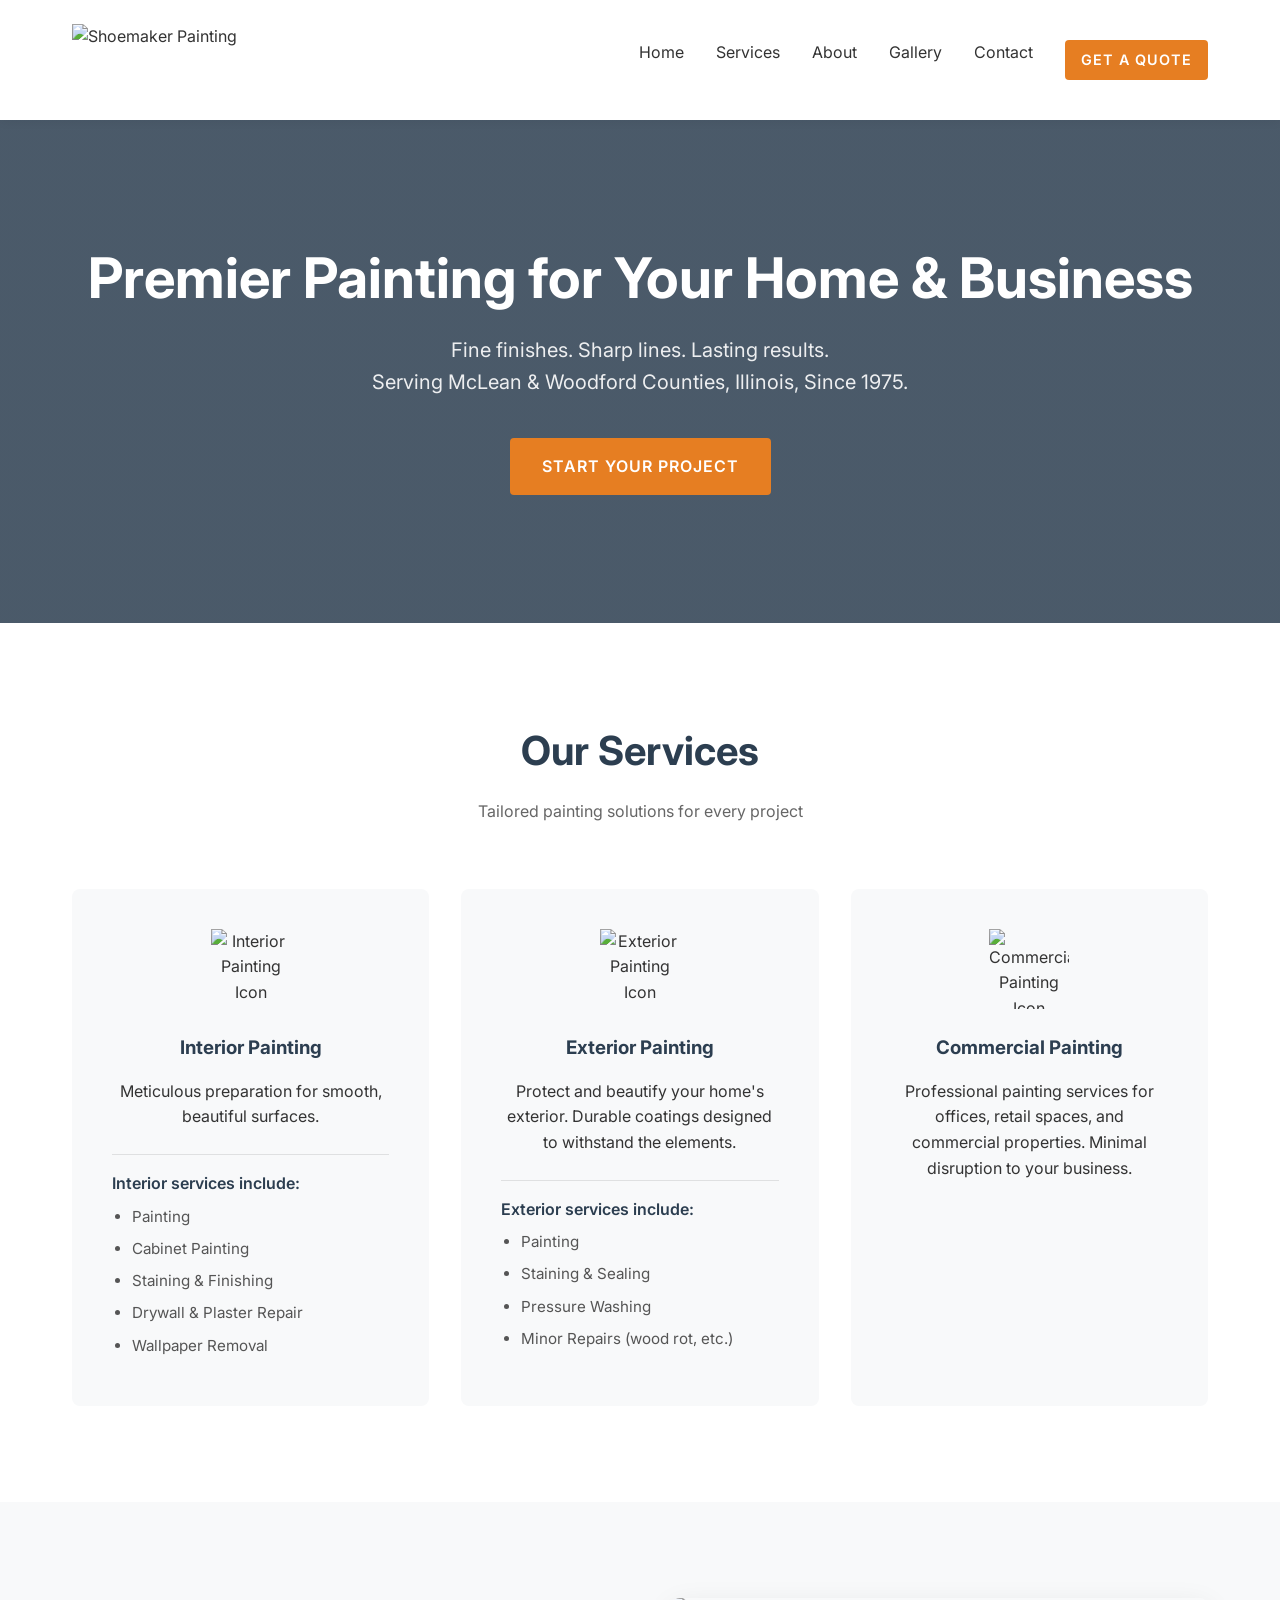
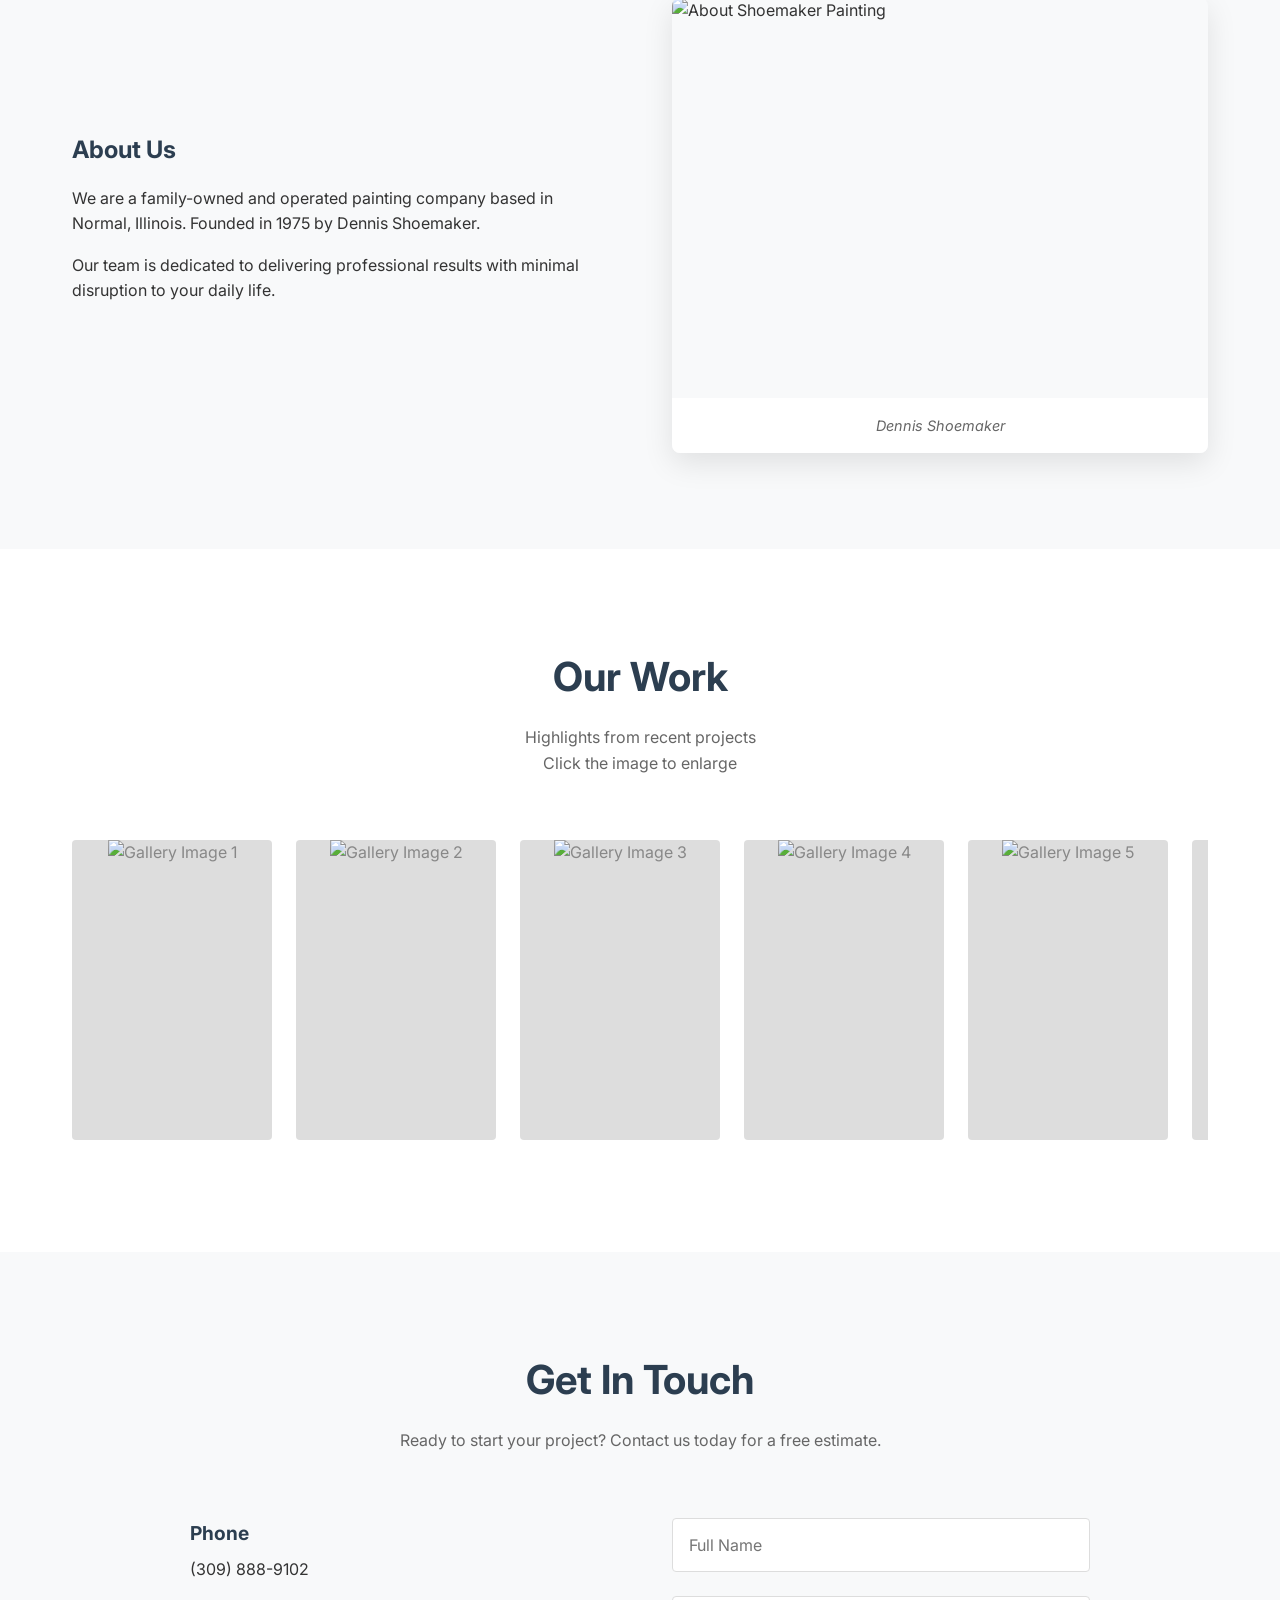
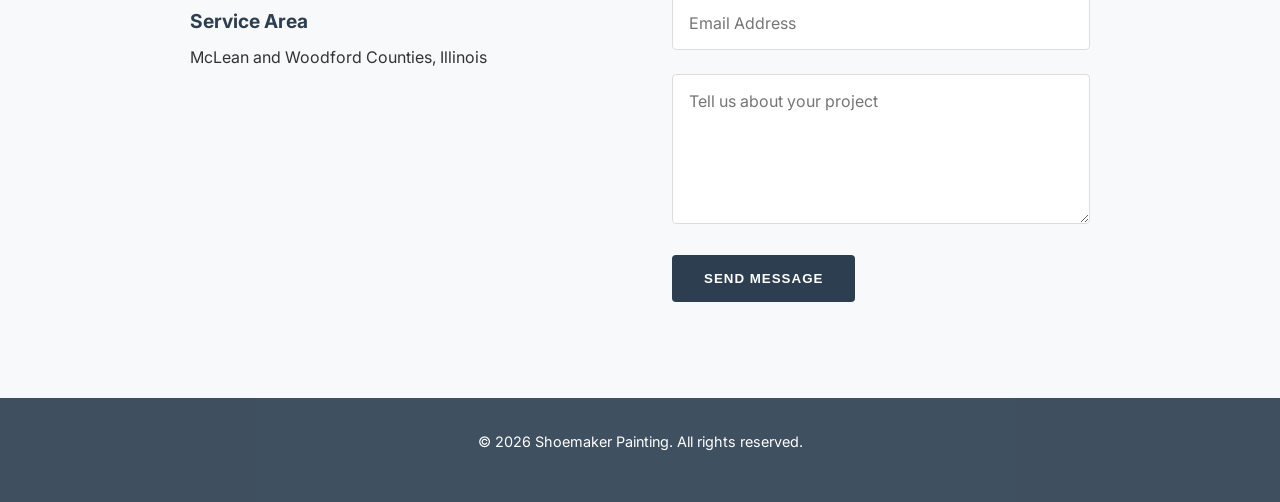
==== indexb.html @ 2a34e34c "Uploaded new site design" ====
<!DOCTYPE html>
<html lang="en">

<head>
    <meta charset="UTF-8">
    <meta name="viewport" content="width=device-width, initial-scale=1.0">
    <title>Shoemaker Painting | Professional Painting Services</title>
    <link rel="icon" type="image/svg+xml" href="images/favicon.svg">
    <meta name="description"
        content="Professional interior and exterior painting services. Serving McLean and Woodford Counties, Illinois">
    <link rel="preconnect" href="https://fonts.googleapis.com">
    <link rel="preconnect" href="https://fonts.gstatic.com" crossorigin>
    <link href="https://fonts.googleapis.com/css2?family=Inter:wght@400;600;700&display=swap" rel="stylesheet">
    <link href="https://fonts.googleapis.com/css2?family=Dancing+Script:wght@700&display=swap" rel="stylesheet">
    <link rel="stylesheet" href="style.css">
    <script src="script.js" defer></script>
</head>

<body>
    <header>
        <div class="container">
            <nav>
                <a href="#home" class="logo-link">
                    <img src="images/logo.svg" alt="Shoemaker Painting" class="logo-img">
                </a>
                <div class="menu-toggle" id="mobile-menu">
                    <span>&#9776;</span>
                </div>
                <ul class="nav-links">
                    <li><a href="#home">Home</a></li>
                    <li><a href="#services">Services</a></li>
                    <li><a href="#about">About</a></li>
                    <li><a href="#gallery">Gallery</a></li>
                    <li><a href="#contact">Contact</a></li>
                    <li><a href="#contact" class="btn btn-primary" style="padding: 0.5rem 1rem; font-size: 0.9rem;">Get
                            a Quote</a></li>
                </ul>
            </nav>
        </div>
    </header>

    <section id="home" class="hero">
        <div class="container">
            <h1>Premier Painting for Your Home & Business</h1>
            <p>Fine finishes. Sharp lines. Lasting results.<br>
                Serving McLean & Woodford Counties, Illinois, Since 1975.</p>
            <a href="#contact" class="btn btn-primary">Start Your Project</a>
        </div>
    </section>

    <section id="services" class="services">
        <div class="container">
            <div class="section-header">
                <h2>Our Services</h2>
                <p>Tailored painting solutions for every project</p>
            </div>
            <div class="services-grid">
                <div class="service-card">
                    <div class="service-icon">
                        <img src="images/services/interior.svg" alt="Interior Painting Icon">
                    </div>
                    <h3>Interior Painting</h3>
                    <p>Meticulous preparation for smooth, beautiful surfaces.</p>
                    <div class="service-list-container">
                        <p>Interior services include:</p>
                        <ul class="service-list">
                            <li>Painting</li>
                            <li>Cabinet Painting</li>
                            <li>Staining & Finishing</li>
                            <li>Drywall & Plaster Repair</li>
                            <li>Wallpaper Removal</li>
                        </ul>
                    </div>
                </div>
                <div class="service-card">
                    <div class="service-icon">
                        <img src="images/services/exterior.svg" alt="Exterior Painting Icon">
                    </div>
                    <h3>Exterior Painting</h3>
                    <p>Protect and beautify your home's exterior. Durable coatings designed to withstand the elements.
                    </p>
                    <div class="service-list-container">
                        <p>Exterior services include:</p>
                        <ul class="service-list">
                            <li>Painting</li>
                            <li>Staining & Sealing</li>
                            <li>Pressure Washing</li>
                            <li>Minor Repairs (wood rot, etc.)</li>
                        </ul>
                    </div>
                </div>
                <div class="service-card">
                    <div class="service-icon">
                        <img src="images/services/commercial.svg" alt="Commercial Painting Icon">
                    </div>
                    <h3>Commercial Painting</h3>
                    <p>Professional painting services for offices, retail spaces, and commercial properties. Minimal
                        disruption to your business.</p>
                </div>
            </div>
        </div>
    </section>

    <section id="about" class="about">
        <div class="container">
            <div class="about-content">
                <div class="about-text">
                    <h2>About Us</h2>
                    <p>We are a family-owned and operated painting company based in Normal, Illinois. Founded in 1975 by
                        Dennis Shoemaker.</p>
                    <p>Our team is dedicated to delivering professional results with minimal disruption to your daily
                        life.</p>
                </div>
                <!-- Placeholder for About Image -->
                <div class="about-image">
                    <img src="images/about.jpg" alt="About Shoemaker Painting">
                    <p class="about-image-caption">Dennis Shoemaker</p>
                </div>
            </div>
        </div>
    </section>

    <section id="gallery" class="gallery">
        <div class="container">
            <div class="section-header">
                <h2>Our Work</h2>
                <p>Highlights from recent projects
                    <br>Click the image to enlarge
                </p>
            </div>
            <div class="gallery-grid">
                <div class="gallery-item"><img src="images/gallery/gallery_01.webp" alt="Gallery Image 1"></div>
                <div class="gallery-item"><img src="images/gallery/gallery_02.webp" alt="Gallery Image 2"></div>
                <div class="gallery-item"><img src="images/gallery/gallery_03.webp" alt="Gallery Image 3"></div>
                <div class="gallery-item"><img src="images/gallery/gallery_04.webp" alt="Gallery Image 4"></div>
                <div class="gallery-item"><img src="images/gallery/gallery_05.webp" alt="Gallery Image 5"></div>
                <div class="gallery-item"><img src="images/gallery/gallery_06.webp" alt="Gallery Image 6"></div>
                <div class="gallery-item"><img src="images/gallery/gallery_07.webp" alt="Gallery Image 7"></div>
                <div class="gallery-item"><img src="images/gallery/gallery_08.webp" alt="Gallery Image 8"></div>
                <div class="gallery-item"><img src="images/gallery/gallery_09.webp" alt="Gallery Image 9"></div>
                <div class="gallery-item"><img src="images/gallery/gallery_010.webp" alt="Gallery Image 10"></div>
                <div class="gallery-item"><img src="images/gallery/gallery_011.webp" alt="Gallery Image 11"></div>
                <div class="gallery-item"><img src="images/gallery/gallery_012.webp" alt="Gallery Image 12"></div>
                <div class="gallery-item"><img src="images/gallery/gallery_013.webp" alt="Gallery Image 13"></div>
                <div class="gallery-item"><img src="images/gallery/gallery_014.webp" alt="Gallery Image 14"></div>
                <div class="gallery-item"><img src="images/gallery/gallery_015.webp" alt="Gallery Image 15"></div>
                <div class="gallery-item"><img src="images/gallery/gallery_016.webp" alt="Gallery Image 16"></div>
                <div class="gallery-item"><img src="images/gallery/gallery_017.webp" alt="Gallery Image 17"></div>
                <div class="gallery-item"><img src="images/gallery/gallery_018.webp" alt="Gallery Image 18"></div>
                <div class="gallery-item"><img src="images/gallery/gallery_019.webp" alt="Gallery Image 19"></div>
                <div class="gallery-item"><img src="images/gallery/gallery_020.webp" alt="Gallery Image 20"></div>
                <div class="gallery-item"><img src="images/gallery/gallery_021.webp" alt="Gallery Image 21"></div>
                <div class="gallery-item"><img src="images/gallery/gallery_022.webp" alt="Gallery Image 22"></div>
                <div class="gallery-item"><img src="images/gallery/gallery_023.webp" alt="Gallery Image 23"></div>
                <div class="gallery-item"><img src="images/gallery/gallery_024.webp" alt="Gallery Image 24"></div>
                <div class="gallery-item"><img src="images/gallery/gallery_025.webp" alt="Gallery Image 25"></div>
                <div class="gallery-item"><img src="images/gallery/gallery_026.webp" alt="Gallery Image 26"></div>
                <div class="gallery-item"><img src="images/gallery/gallery_027.webp" alt="Gallery Image 27"></div>
                <div class="gallery-item"><img src="images/gallery/gallery_028.webp" alt="Gallery Image 28"></div>
                <div class="gallery-item"><img src="images/gallery/gallery_029.webp" alt="Gallery Image 29"></div>
                <div class="gallery-item"><img src="images/gallery/gallery_030.webp" alt="Gallery Image 30"></div>
                <div class="gallery-item"><img src="images/gallery/gallery_031.webp" alt="Gallery Image 31"></div>
                <div class="gallery-item"><img src="images/gallery/gallery_032.webp" alt="Gallery Image 32"></div>
                <div class="gallery-item"><img src="images/gallery/gallery_033.webp" alt="Gallery Image 33"></div>
                <div class="gallery-item"><img src="images/gallery/gallery_034.webp" alt="Gallery Image 34"></div>
                <div class="gallery-item"><img src="images/gallery/gallery_035.webp" alt="Gallery Image 35"></div>
                <div class="gallery-item"><img src="images/gallery/gallery_036.webp" alt="Gallery Image 36"></div>
                <div class="gallery-item"><img src="images/gallery/gallery_037.webp" alt="Gallery Image 37"></div>
                <div class="gallery-item"><img src="images/gallery/gallery_038.webp" alt="Gallery Image 38"></div>
                <div class="gallery-item"><img src="images/gallery/gallery_039.webp" alt="Gallery Image 39"></div>
                <div class="gallery-item"><img src="images/gallery/gallery_040.webp" alt="Gallery Image 40"></div>
                <div class="gallery-item"><img src="images/gallery/gallery_041.webp" alt="Gallery Image 41"></div>
                <div class="gallery-item"><img src="images/gallery/gallery_042.webp" alt="Gallery Image 42"></div>
                <div class="gallery-item"><img src="images/gallery/gallery_043.webp" alt="Gallery Image 43"></div>
                <div class="gallery-item"><img src="images/gallery/gallery_044.webp" alt="Gallery Image 44"></div>
                <div class="gallery-item"><img src="images/gallery/gallery_045.webp" alt="Gallery Image 45"></div>
                <div class="gallery-item"><img src="images/gallery/gallery_046.webp" alt="Gallery Image 46"></div>
                <div class="gallery-item"><img src="images/gallery/gallery_047.webp" alt="Gallery Image 47"></div>
                <div class="gallery-item"><img src="images/gallery/gallery_048.webp" alt="Gallery Image 48"></div>
                <div class="gallery-item"><img src="images/gallery/gallery_049.webp" alt="Gallery Image 49"></div>
                <div class="gallery-item"><img src="images/gallery/gallery_050.webp" alt="Gallery Image 50"></div>
                <div class="gallery-item"><img src="images/gallery/gallery_051.webp" alt="Gallery Image 51"></div>
                <div class="gallery-item"><img src="images/gallery/gallery_052.webp" alt="Gallery Image 52"></div>
                <div class="gallery-item"><img src="images/gallery/gallery_053.webp" alt="Gallery Image 53"></div>
                <div class="gallery-item"><img src="images/gallery/gallery_054.webp" alt="Gallery Image 54"></div>
                <div class="gallery-item"><img src="images/gallery/gallery_055.webp" alt="Gallery Image 55"></div>
                <div class="gallery-item"><img src="images/gallery/gallery_056.webp" alt="Gallery Image 56"></div>
                <div class="gallery-item"><img src="images/gallery/gallery_057.webp" alt="Gallery Image 57"></div>
                <div class="gallery-item"><img src="images/gallery/gallery_058.webp" alt="Gallery Image 58"></div>
                <div class="gallery-item"><img src="images/gallery/gallery_059.webp" alt="Gallery Image 59"></div>
                <div class="gallery-item"><img src="images/gallery/gallery_060.webp" alt="Gallery Image 60"></div>
                <div class="gallery-item"><img src="images/gallery/gallery_061.webp" alt="Gallery Image 61"></div>
                <div class="gallery-item"><img src="images/gallery/gallery_062.webp" alt="Gallery Image 62"></div>
                <div class="gallery-item"><img src="images/gallery/gallery_063.webp" alt="Gallery Image 63"></div>
                <div class="gallery-item"><img src="images/gallery/gallery_064.webp" alt="Gallery Image 64"></div>
                <div class="gallery-item"><img src="images/gallery/gallery_065.webp" alt="Gallery Image 65"></div>
                <div class="gallery-item"><img src="images/gallery/gallery_066.webp" alt="Gallery Image 66"></div>
                <div class="gallery-item"><img src="images/gallery/gallery_067.webp" alt="Gallery Image 67"></div>
                <div class="gallery-item"><img src="images/gallery/gallery_068.webp" alt="Gallery Image 68"></div>
                <div class="gallery-item"><img src="images/gallery/gallery_069.webp" alt="Gallery Image 69"></div>
                <div class="gallery-item"><img src="images/gallery/gallery_070.webp" alt="Gallery Image 70"></div>
                <div class="gallery-item"><img src="images/gallery/gallery_071.webp" alt="Gallery Image 71"></div>
                <div class="gallery-item"><img src="images/gallery/gallery_072.webp" alt="Gallery Image 72"></div>
                <div class="gallery-item"><img src="images/gallery/gallery_073.webp" alt="Gallery Image 73"></div>
                <div class="gallery-item"><img src="images/gallery/gallery_074.webp" alt="Gallery Image 74"></div>
                <div class="gallery-item"><img src="images/gallery/gallery_075.webp" alt="Gallery Image 75"></div>
                <div class="gallery-item"><img src="images/gallery/gallery_076.webp" alt="Gallery Image 76"></div>
                <div class="gallery-item"><img src="images/gallery/gallery_077.webp" alt="Gallery Image 77"></div>
                <div class="gallery-item"><img src="images/gallery/gallery_078.webp" alt="Gallery Image 78"></div>
                <div class="gallery-item"><img src="images/gallery/gallery_079.webp" alt="Gallery Image 79"></div>
                <div class="gallery-item"><img src="images/gallery/gallery_080.webp" alt="Gallery Image 80"></div>
                <div class="gallery-item"><img src="images/gallery/gallery_081.webp" alt="Gallery Image 81"></div>
                <div class="gallery-item"><img src="images/gallery/gallery_082.webp" alt="Gallery Image 82"></div>
                <div class="gallery-item"><img src="images/gallery/gallery_083.webp" alt="Gallery Image 83"></div>
                <div class="gallery-item"><img src="images/gallery/gallery_084.webp" alt="Gallery Image 84"></div>
                <div class="gallery-item"><img src="images/gallery/gallery_085.webp" alt="Gallery Image 85"></div>
                <div class="gallery-item"><img src="images/gallery/gallery_086.webp" alt="Gallery Image 86"></div>
                <div class="gallery-item"><img src="images/gallery/gallery_087.webp" alt="Gallery Image 87"></div>
                <div class="gallery-item"><img src="images/gallery/gallery_088.webp" alt="Gallery Image 88"></div>
                <div class="gallery-item"><img src="images/gallery/gallery_089.webp" alt="Gallery Image 89"></div>
                <div class="gallery-item"><img src="images/gallery/gallery_090.webp" alt="Gallery Image 90"></div>
                <div class="gallery-item"><img src="images/gallery/gallery_091.webp" alt="Gallery Image 91"></div>
                <div class="gallery-item"><img src="images/gallery/gallery_092.webp" alt="Gallery Image 92"></div>
                <div class="gallery-item"><img src="images/gallery/gallery_093.webp" alt="Gallery Image 93"></div>
            </div>
        </div>
    </section>

    <section id="contact" class="contact">
        <div class="container">
            <div class="section-header">
                <h2>Get In Touch</h2>
                <p>Ready to start your project? Contact us today for a free estimate.</p>
            </div>
            <div class="contact-container">
                <div class="contact-info">
                    <div>
                        <h3>Phone</h3>
                        <p>(309) 888-9102</p>
                    </div>
                    <div>
                        <h3>Service Area</h3>
                        <p>McLean and Woodford Counties, Illinois</p>
                    </div>
                </div>
                <form class="contact-form" target="_blank" action="https://api.web3forms.com/submit" method="POST">
                    <input type="hidden" name="access_key" value="b9a448a4-fd8c-4ebf-8d6e-56b4ec3b4410">
                    <div class="form-group">
                        <input type="text" placeholder="Full Name" required>
                    </div>
                    <div class="form-group">
                        <input type="email" placeholder="Email Address" required>
                    </div>
                    <div class="form-group">
                        <textarea placeholder="Tell us about your project" required></textarea>
                    </div>
                    <button type="submit" class="btn btn-submit">Send Message</button>
                </form>
            </div>
        </div>
    </section>

    <footer>
        <div class="container">
            <p>&copy; 2026 Shoemaker Painting. All rights reserved.</p>
        </div>
    </footer>

    <!-- Lightbox Modal -->
    <div id="lightbox" class="lightbox">
        <span class="close-lightbox">&times;</span>
        <button class="lightbox-prev" id="lightbox-prev">&#10094;</button>
        <button class="lightbox-next" id="lightbox-next">&#10095;</button>
        <img class="lightbox-content" id="lightbox-img">
    </div>
</body>

</html>
---- style.css ----
:root {
    --primary-color: #2C3E50;
    /* Dark Slate Blue */
    --secondary-color: #F8F9FA;
    /* Light Gray */
    --accent-color: #E67E22;
    /* Muted Gold/Orange */
    --text-color: #333333;
    --white: #FFFFFF;
    --spacing-unit: 1rem;
    --font-primary: 'Inter', sans-serif;
    /* Modern, clean font */
}

/* Reset & Base Styles */
* {
    margin: 0;
    padding: 0;
    box-sizing: border-box;
}

body {
    font-family: var(--font-primary);
    line-height: 1.6;
    color: var(--text-color);
    background-color: var(--secondary-color);
    width: 100%;
    overflow-x: hidden;
}

a {
    text-decoration: none;
    color: inherit;
    transition: color 0.3s ease;
}

ul {
    list-style: none;
}

img {
    max-width: 100%;
    display: block;
}

/* Typography */
h1,
h2,
h3,
h4,
h5,
h6 {
    margin-bottom: var(--spacing-unit);
    color: var(--primary-color);
    font-weight: 700;
}

p {
    margin-bottom: var(--spacing-unit);
}

.container {
    max-width: 1200px;
    margin: 0 auto;
    padding: 0 2rem;
}

/* Header */
header {
    background-color: var(--white);
    padding: 1.5rem 0;
    box-shadow: 0 2px 10px rgba(0, 0, 0, 0.05);
    position: sticky;
    top: 0;
    z-index: 1000;
}

nav {
    display: flex;
    justify-content: space-between;
    align-items: center;
}

.logo-link {
    display: flex;
    align-items: center;
}

.logo-img {
    height: 72px;
    width: auto;
    max-width: 100%;
    /* Ensure it doesn't overflow container on smaller screens if not caught by media query */
    display: block;
}

.nav-links {
    display: flex;
    gap: 2rem;
}

.nav-links a:hover {
    color: var(--accent-color);
}

.menu-toggle {
    display: none;
    font-size: 1.5rem;
    cursor: pointer;
}

/* Hero Section */
.hero {
    background: linear-gradient(rgba(44, 62, 80, 0.85), rgba(44, 62, 80, 0.85)), url('images/bg.jpg');
    background-size: cover;
    background-position: center;
    background-repeat: no-repeat;
    color: var(--white);
    padding: 8rem 0;
    text-align: center;
    position: relative;
    overflow: hidden;
}

.hero h1 {
    font-size: 3.5rem;
    color: var(--white);
    margin-bottom: 1.5rem;
    line-height: 1.1;
}

.hero p {
    font-size: 1.25rem;
    max-width: 600px;
    margin: 0 auto 2.5rem;
    opacity: 0.9;
}

.btn {
    display: inline-block;
    padding: 1rem 2rem;
    border-radius: 4px;
    /* Slightly rounded corners */
    text-transform: uppercase;
    font-weight: 600;
    letter-spacing: 1px;
    transition: background-color 0.3s ease, transform 0.2s ease;
}

.btn-primary {
    background-color: var(--accent-color);
    color: var(--white);
}

.btn-primary:hover {
    background-color: #D35400;
    transform: translateY(-2px);
}

/* Services Section */
.services {
    padding: 6rem 0;
    background-color: var(--white);
}

.section-header {
    text-align: center;
    margin-bottom: 4rem;
}

.section-header h2 {
    font-size: 2.5rem;
}

.section-header p {
    color: #666;
}

.services-grid {
    display: grid;
    grid-template-columns: repeat(auto-fit, minmax(300px, 1fr));
    gap: 2rem;
}

.service-card {
    padding: 2.5rem;
    background: var(--secondary-color);
    border-radius: 8px;
    transition: transform 0.3s ease;
    text-align: center;
}

.service-card:hover {
    transform: translateY(-5px);
}

.service-icon {
    width: 80px;
    height: 80px;
    margin: 0 auto 1.5rem;
}

.service-icon img {
    width: 100%;
    height: 100%;
    object-fit: contain;
    transition: transform 0.3s ease;
}

.service-card:hover .service-icon img {
    transform: scale(1.1);
}

/* About Section */
.about {
    padding: 6rem 0;
    background-color: var(--secondary-color);
}

.about-content {
    display: flex;
    align-items: center;
    gap: 4rem;
}

.about-text {
    flex: 1;
}

.about-image {
    flex: 1;
    border-radius: 8px;
    overflow: hidden;
    box-shadow: 0 10px 30px rgba(0, 0, 0, 0.1);
}

.about-image img {
    width: 100%;
    height: 400px;
    object-fit: cover;
}

.about-image-caption {
    padding: 1rem;
    background-color: var(--white);
    text-align: center;
    font-size: 0.9rem;
    color: #666;
    font-style: italic;
    margin: 0;
}

/* Gallery Section */
.gallery {
    padding: 6rem 0;
    background-color: var(--white);
}

.gallery-grid {
    display: flex;
    gap: 1.5rem;
    overflow-x: auto;
    padding-bottom: 1rem;
    scroll-snap-type: x mandatory;
    scrollbar-width: thin;
    scrollbar-color: var(--accent-color) var(--secondary-color);
}

.gallery-grid::-webkit-scrollbar {
    height: 8px;
}

.gallery-grid::-webkit-scrollbar-track {
    background: var(--secondary-color);
    border-radius: 4px;
}

.gallery-grid::-webkit-scrollbar-thumb {
    background-color: var(--accent-color);
    border-radius: 4px;
}

.gallery-item {
    flex: 0 0 auto;
    /* Allow width to adjust to content */
    height: 300px;
    /* Increased height for better visibility */
    background-color: #ddd;
    /* Placeholder */
    border-radius: 4px;
    overflow: hidden;
    transition: transform 0.3s ease;
    display: flex;
    align-items: center;
    justify-content: center;
    color: #888;
    scroll-snap-align: start;
    cursor: pointer;
    -webkit-backface-visibility: hidden;
    backface-visibility: hidden;
    transform: translateZ(0);
    min-width: 200px;
    /* Ensure text placeholders aren't too thin */
}

.gallery-item:hover {
    transform: scale(1.02);
}

.gallery-item img {
    width: auto;
    height: 100%;
    object-fit: contain;
    /* Ensure the whole image is seen if it doesn't match dimensions, though width:auto usually handles this */
}

/* Contact Section */
.contact {
    padding: 6rem 0;
    background-color: var(--secondary-color);
}

.contact-container {
    display: grid;
    grid-template-columns: 1fr 1fr;
    gap: 4rem;
    max-width: 900px;
    margin: 0 auto;
}

.contact-info div {
    margin-bottom: 1.5rem;
}

.contact-info h3 {
    margin-bottom: 0.5rem;
    font-size: 1.2rem;
}

.contact-form {
    display: flex;
    flex-direction: column;
    gap: 1.5rem;
}

.form-group input,
.form-group textarea {
    width: 100%;
    padding: 1rem;
    border: 1px solid #ddd;
    border-radius: 4px;
    font-family: inherit;
    font-size: 1rem;
}

.form-group textarea {
    min-height: 150px;
    resize: vertical;
}

.btn-submit {
    align-self: flex-start;
    background-color: var(--primary-color);
    color: var(--white);
    border: none;
    cursor: pointer;
}

.btn-submit:hover {
    background-color: #1a252f;
}

/* Footer */
footer {
    background-color: var(--primary-color);
    color: var(--white);
    padding: 2rem 0;
    text-align: center;
    font-size: 0.9rem;
    opacity: 0.9;
}

/* Responsive */
@media (max-width: 768px) {
    .logo-img {
        height: auto;
        width: 80%;
        max-width: 300px;
    }

    .hero h1 {
        font-size: 2.5rem;
    }

    .nav-links {
        display: none;
        flex-direction: column;
        position: absolute;
        top: 100%;
        left: 0;
        width: 100%;
        background-color: var(--white);
        padding: 2rem;
        box-shadow: 0 4px 6px rgba(0, 0, 0, 0.05);
        text-align: center;
    }

    .nav-links.active {
        display: flex;
    }

    .menu-toggle {
        display: block;
    }

    .about-content {
        flex-direction: column;
    }

    .contact-container {
        grid-template-columns: 1fr;
    }
}

/* Lightbox Styles */
.lightbox {
    display: none;
    position: fixed;
    z-index: 2000;
    padding-top: 100px;
    left: 0;
    top: 0;
    width: 100%;
    height: 100%;
    overflow: auto;
    background-color: rgba(0, 0, 0, 0.9);
}

.lightbox-content {
    margin: auto;
    display: block;
    width: 80%;
    max-width: 900px;
    max-height: 80vh;
    object-fit: contain;
    animation-name: zoom;
    animation-duration: 0.6s;
}

@keyframes zoom {
    from {
        transform: scale(0)
    }

    to {
        transform: scale(1)
    }
}

.close-lightbox {
    position: absolute;
    top: 15px;
    right: 35px;
    color: #f1f1f1;
    font-size: 40px;
    font-weight: bold;
    transition: 0.3s;
    cursor: pointer;
}

.close-lightbox:hover,
.close-lightbox:focus {
    color: #bbb;
    text-decoration: none;
    cursor: pointer;
}

@media only screen and (max-width: 700px) {
    .lightbox-content {
        width: 100%;
    }
}

/* Lightbox Navigation */
.lightbox-prev,
.lightbox-next {
    cursor: pointer;
    position: absolute;
    top: 50%;
    width: auto;
    padding: 16px;
    margin-top: -50px;
    color: white;
    font-weight: bold;
    font-size: 20px;
    transition: 0.6s ease;
    border-radius: 0 3px 3px 0;
    user-select: none;
    -webkit-user-select: none;
    background-color: rgba(0, 0, 0, 0);
    border: none;
    z-index: 2001;
}

.lightbox-next {
    right: 0;
    border-radius: 3px 0 0 3px;
}

.lightbox-prev {
    left: 0;
    border-radius: 0 3px 3px 0;
}

.lightbox-prev:hover,
.lightbox-next:hover {
    background-color: rgba(0, 0, 0, 0.8);
}

/* Service List Styles */
.service-list-container {
    text-align: left;
    margin-top: 1.5rem;
    padding-top: 1rem;
    border-top: 1px solid rgba(0, 0, 0, 0.1);
}

.service-list-container p {
    font-weight: 600;
    margin-bottom: 0.5rem;
    color: var(--primary-color);
}

.service-list {
    list-style-type: disc;
    padding-left: 1.25rem;
    margin: 0;
}

.service-list li {
    margin-bottom: 0.5rem;
    color: #555;
    font-size: 0.95rem;
}
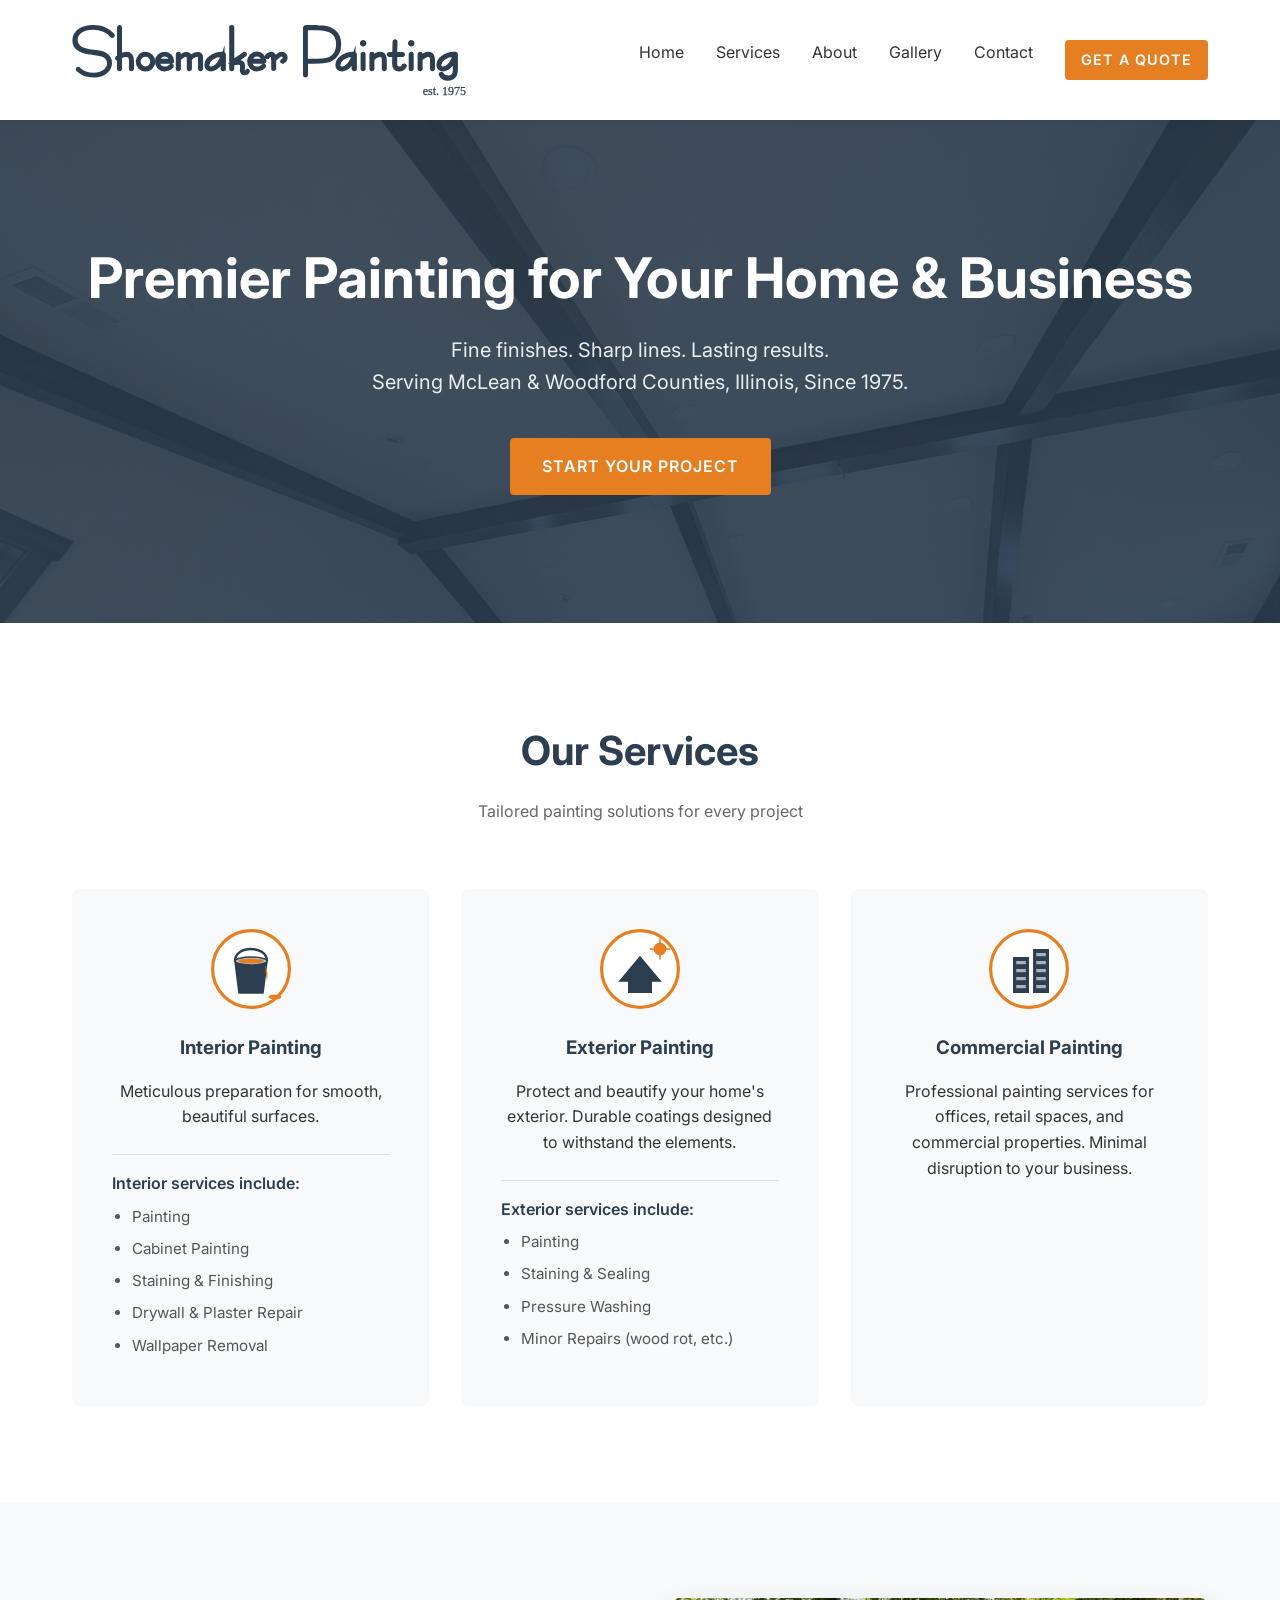
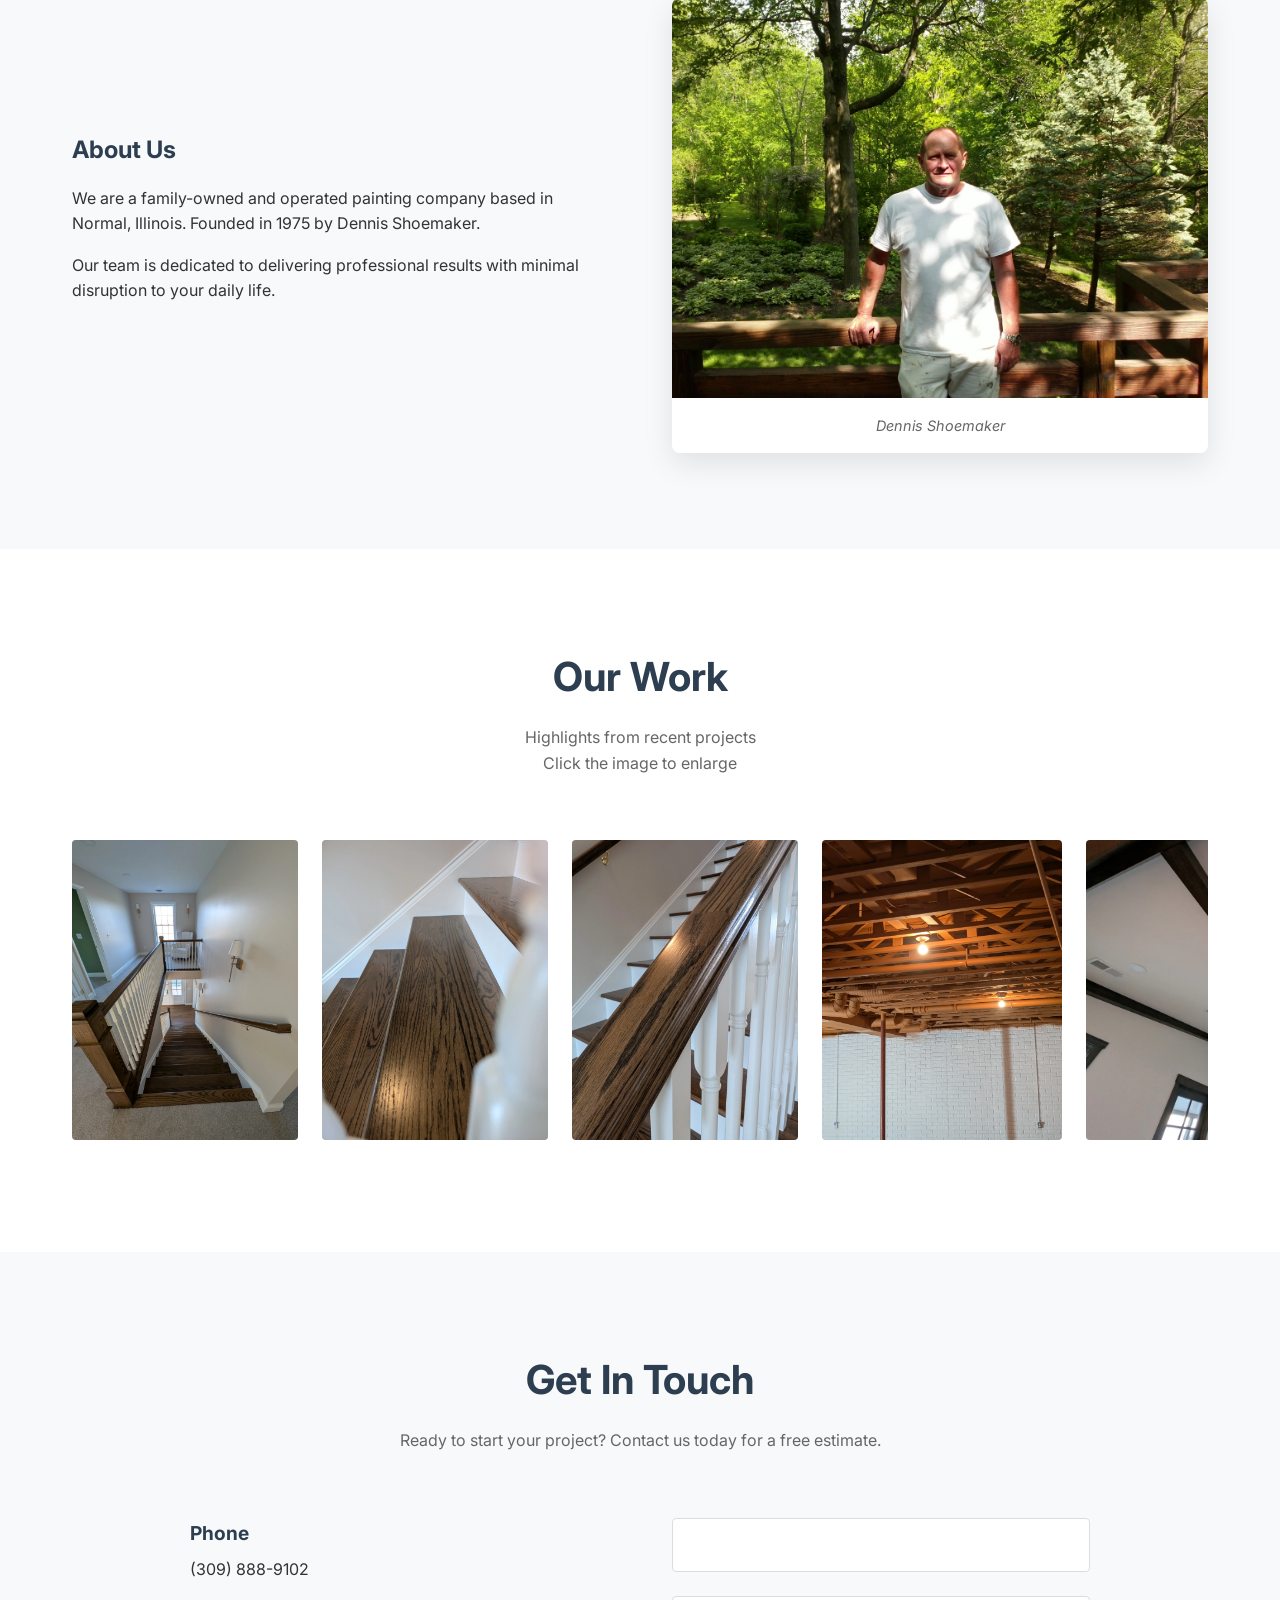
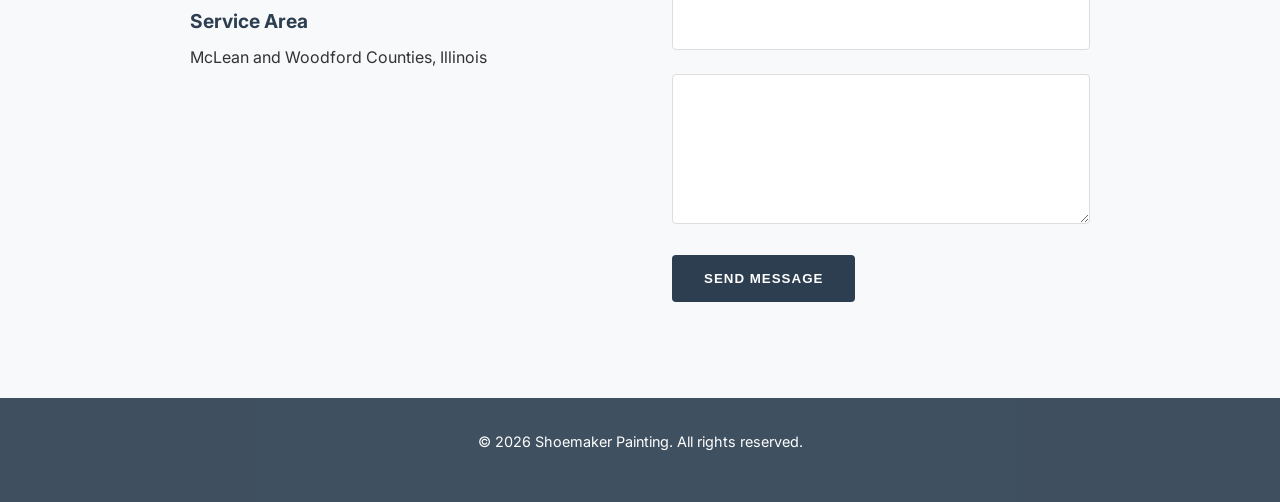
==== commit 6d87a5bb: "fixed form" ====
--- a/indexb.html
+++ b/indexb.html
@@ -246,13 +246,13 @@
                 <form class="contact-form" target="_blank" action="https://api.web3forms.com/submit" method="POST">
                     <input type="hidden" name="access_key" value="b9a448a4-fd8c-4ebf-8d6e-56b4ec3b4410">
                     <div class="form-group">
-                        <input type="text" placeholder="Full Name" required>
+                        <input type="text" name="Full Name" required>
                     </div>
                     <div class="form-group">
-                        <input type="email" placeholder="Email Address" required>
+                        <input type="email" name="Email Address" required>
                     </div>
                     <div class="form-group">
-                        <textarea placeholder="Tell us about your project" required></textarea>
+                        <textarea name="Tell us about your project" required></textarea>
                     </div>
                     <button type="submit" class="btn btn-submit">Send Message</button>
                 </form>
@@ -275,4 +275,4 @@
     </div>
 </body>
 
-</html>+</html>
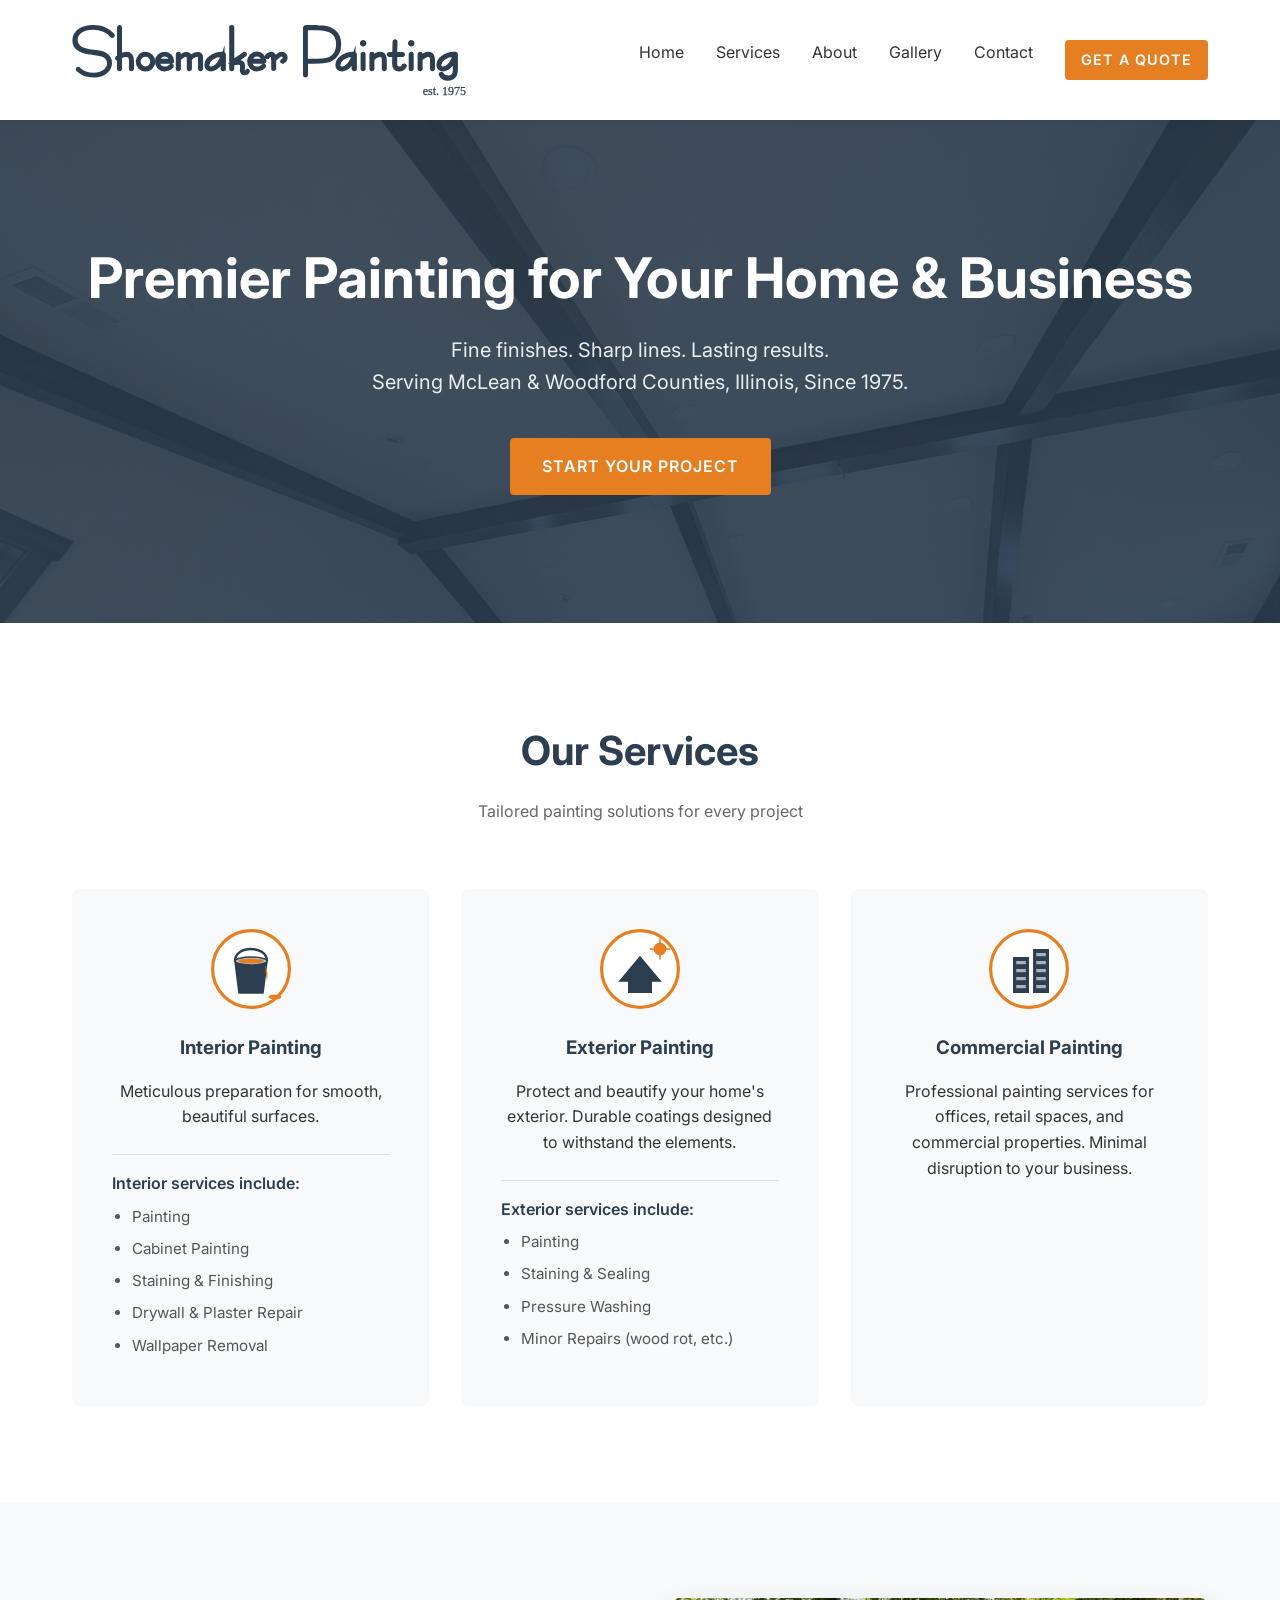
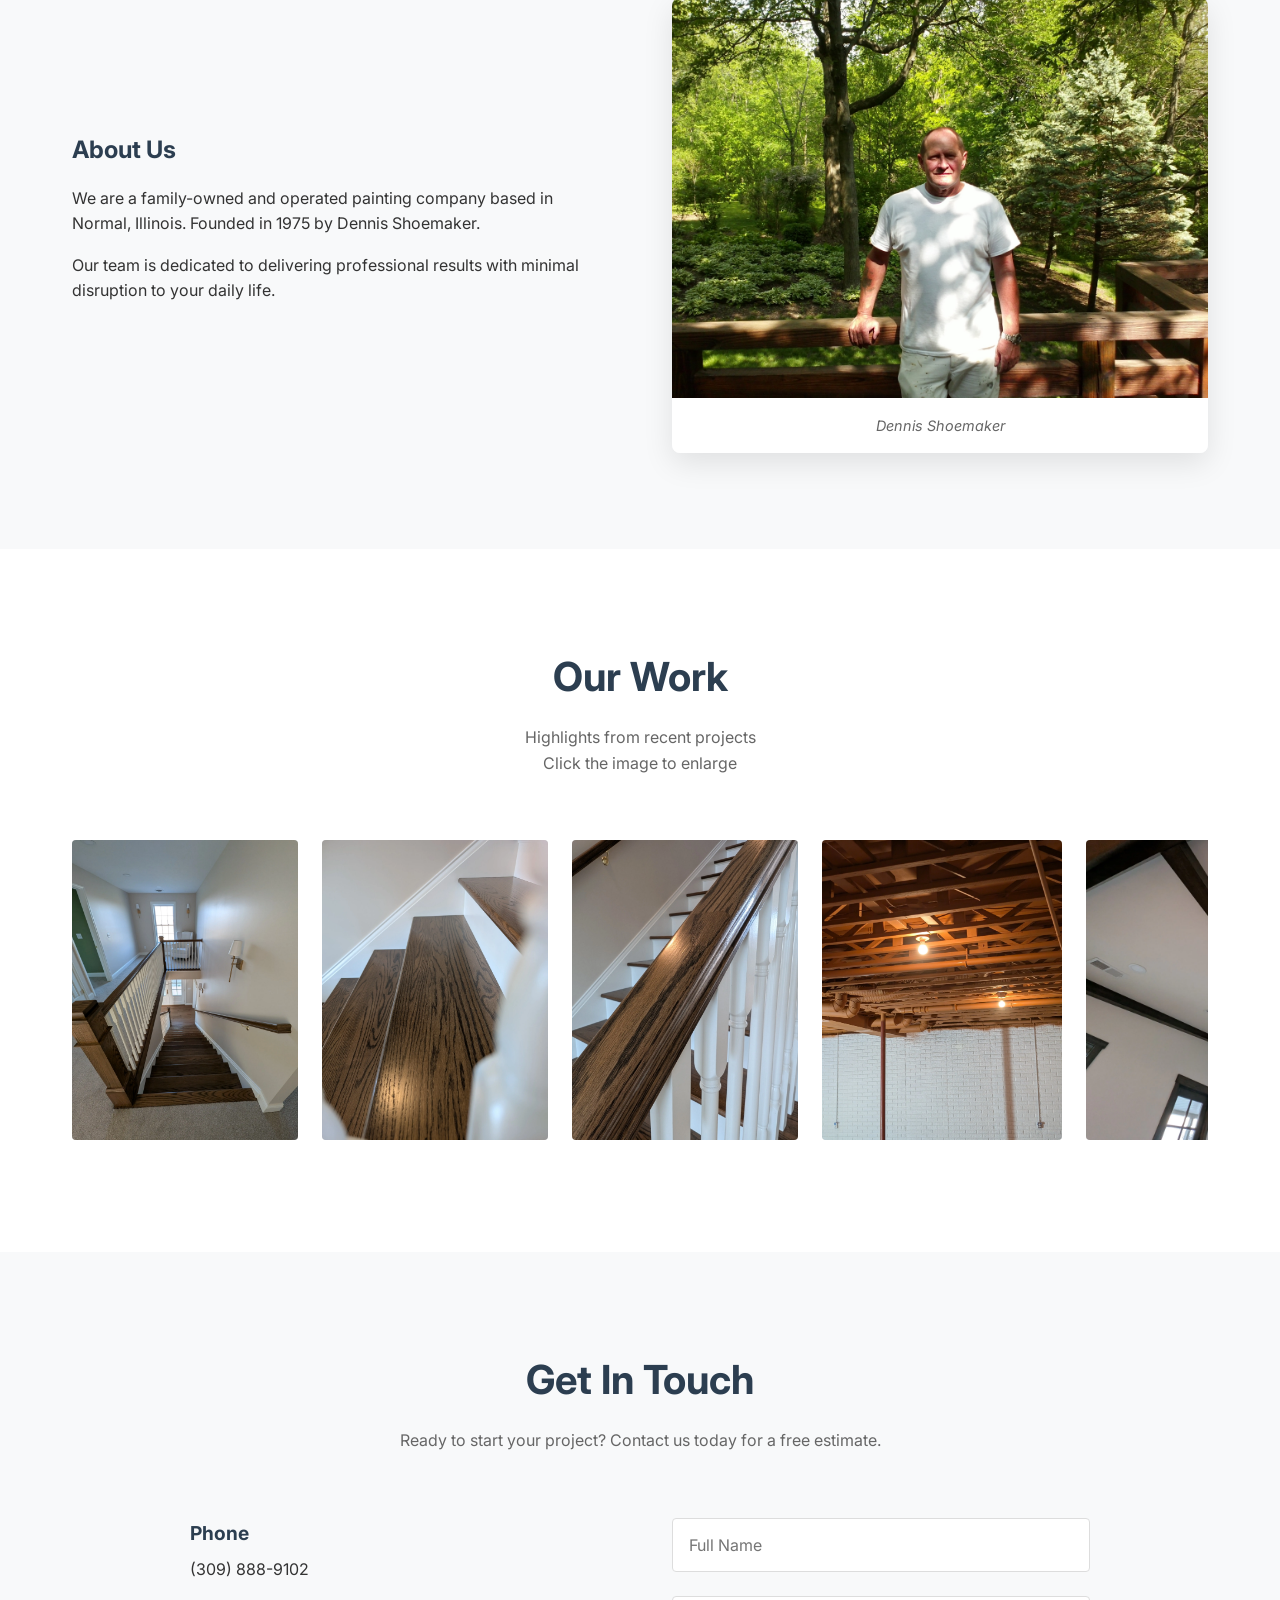
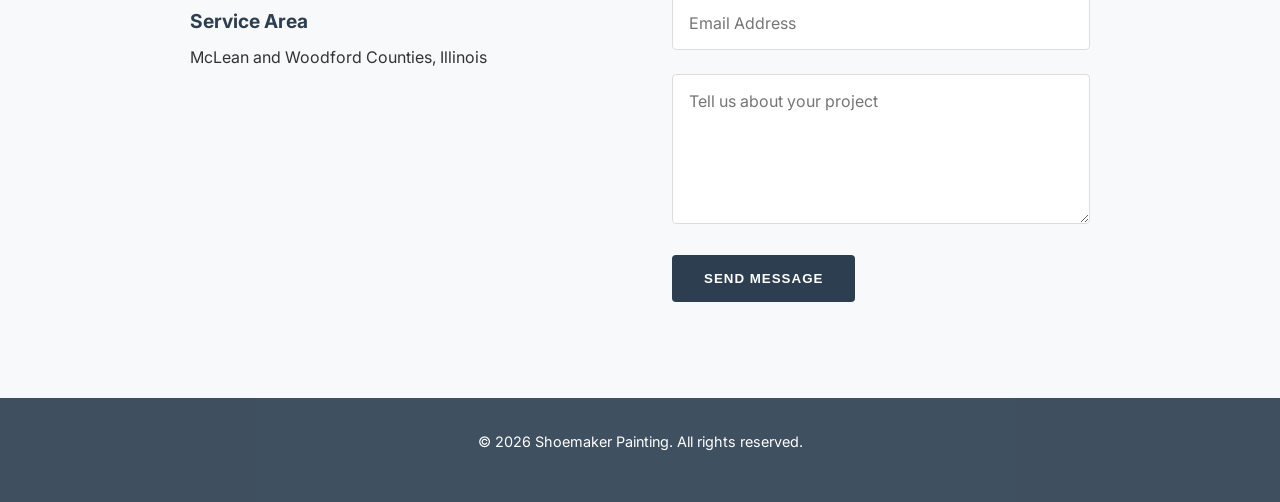
==== commit 93c8a83d: "fixed form2" ====
--- a/indexb.html
+++ b/indexb.html
@@ -245,14 +245,17 @@
                 </div>
                 <form class="contact-form" target="_blank" action="https://api.web3forms.com/submit" method="POST">
                     <input type="hidden" name="access_key" value="b9a448a4-fd8c-4ebf-8d6e-56b4ec3b4410">
+                    <input type="hidden" name="subject" value="New Submission from Web3Forms" />
+                    <input type="hidden" name="redirect" value="https://web3forms.com/success" />
+                    <input type="checkbox" name="botcheck" id="" style="display: none;" />
                     <div class="form-group">
-                        <input type="text" name="Full Name" required>
+                        <input type="text" name="name" id="name" placeholder="Full Name" required>
                     </div>
                     <div class="form-group">
-                        <input type="email" name="Email Address" required>
+                        <input type="email" name="email" id="email" placeholder="Email Address" required>
                     </div>
                     <div class="form-group">
-                        <textarea name="Tell us about your project" required></textarea>
+                        <textarea name="message" id="message" placeholder="Tell us about your project" required></textarea>
                     </div>
                     <button type="submit" class="btn btn-submit">Send Message</button>
                 </form>
@@ -276,3 +279,4 @@
 </body>
 
 </html>
+
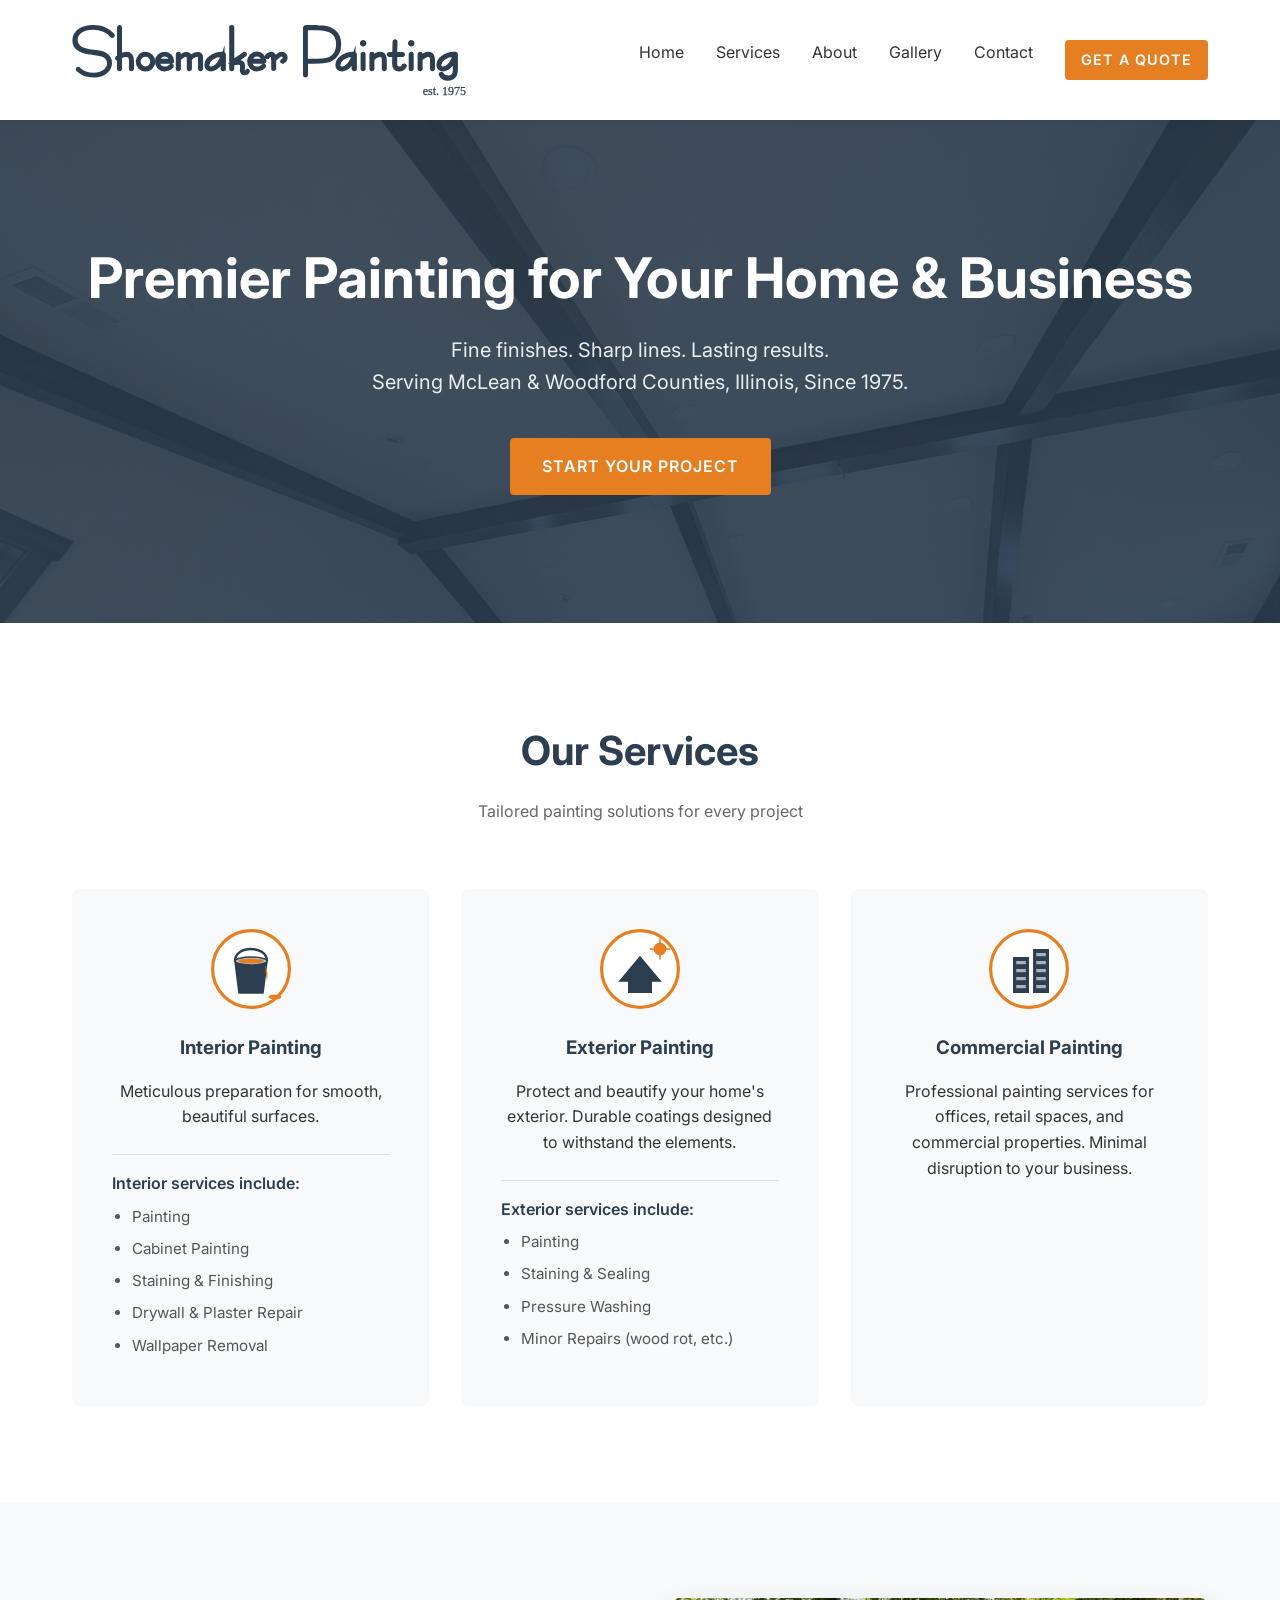
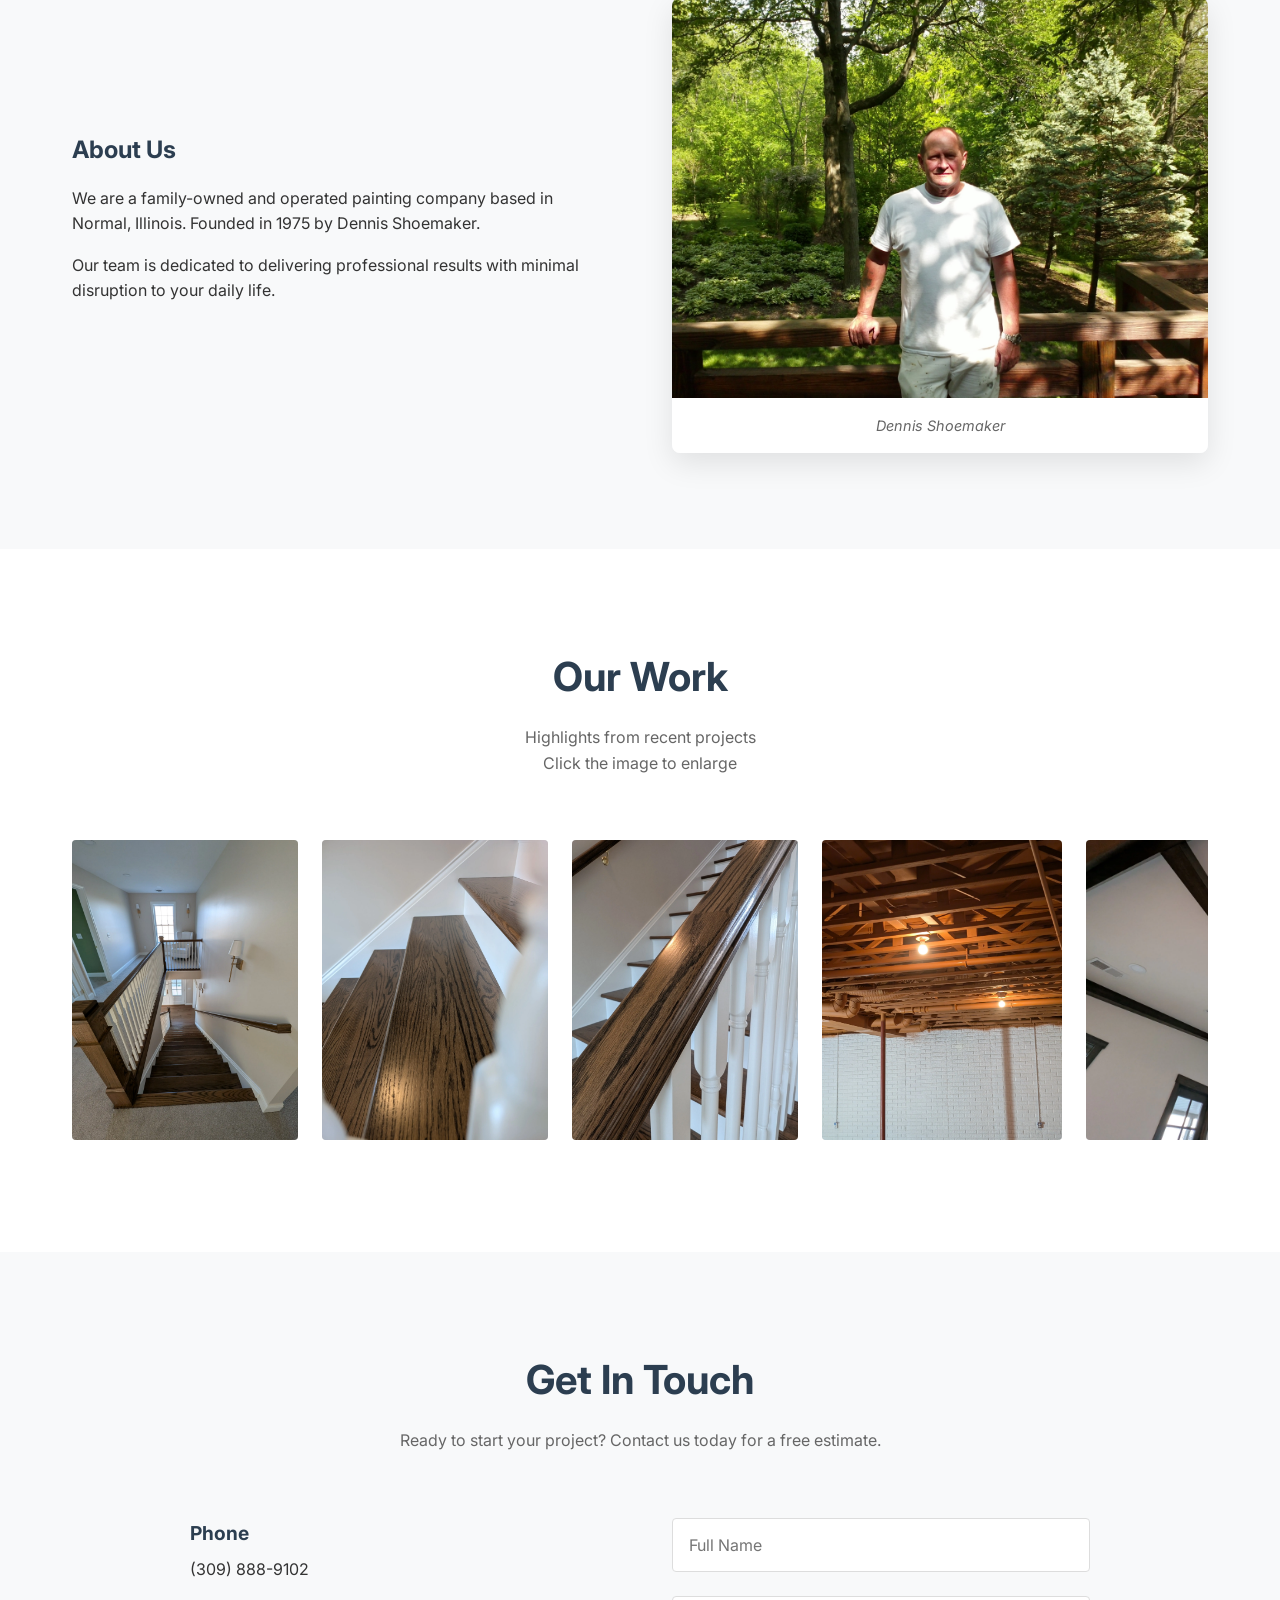
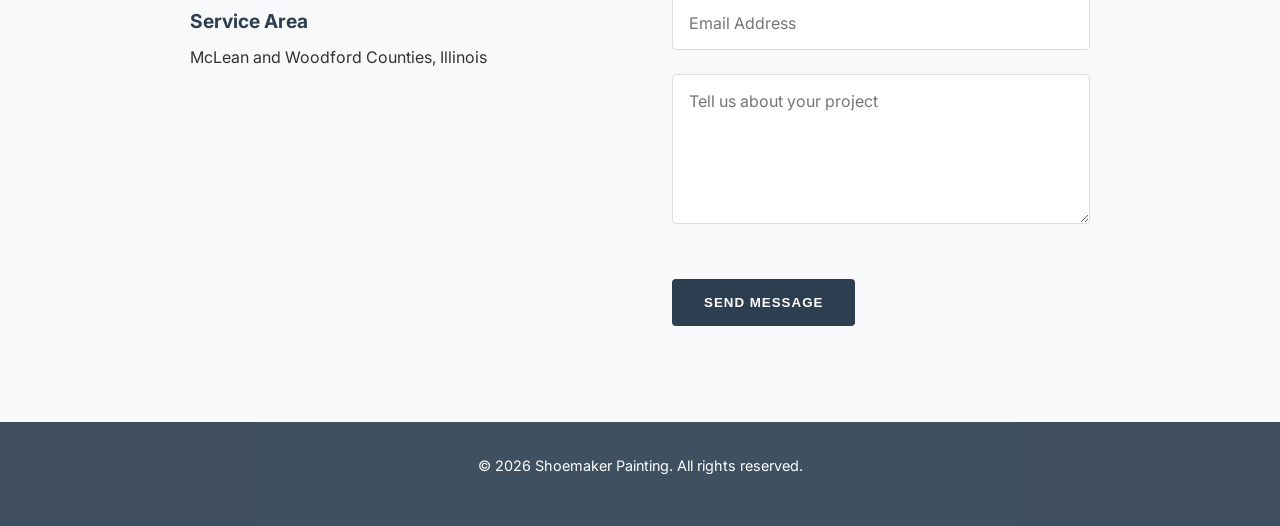
==== commit 06933337: "added hCaptcha" ====
--- a/indexb.html
+++ b/indexb.html
@@ -245,7 +245,7 @@
                 </div>
                 <form class="contact-form" target="_blank" action="https://api.web3forms.com/submit" method="POST">
                     <input type="hidden" name="access_key" value="b9a448a4-fd8c-4ebf-8d6e-56b4ec3b4410">
-                    <input type="hidden" name="subject" value="New Submission from Web3Forms" />
+                    <input type="hidden" name="subject" value="New Message from shoemakerpainting.com" />
                     <input type="hidden" name="redirect" value="https://web3forms.com/success" />
                     <input type="checkbox" name="botcheck" id="" style="display: none;" />
                     <div class="form-group">
@@ -257,6 +257,7 @@
                     <div class="form-group">
                         <textarea name="message" id="message" placeholder="Tell us about your project" required></textarea>
                     </div>
+                    <div class="h-captcha" data-captcha="true"></div>
                     <button type="submit" class="btn btn-submit">Send Message</button>
                 </form>
             </div>
@@ -276,7 +277,9 @@
         <button class="lightbox-next" id="lightbox-next">&#10095;</button>
         <img class="lightbox-content" id="lightbox-img">
     </div>
+    <script src="https://web3forms.com/client/script.js" async defer></script>
 </body>
 
 </html>
 
+
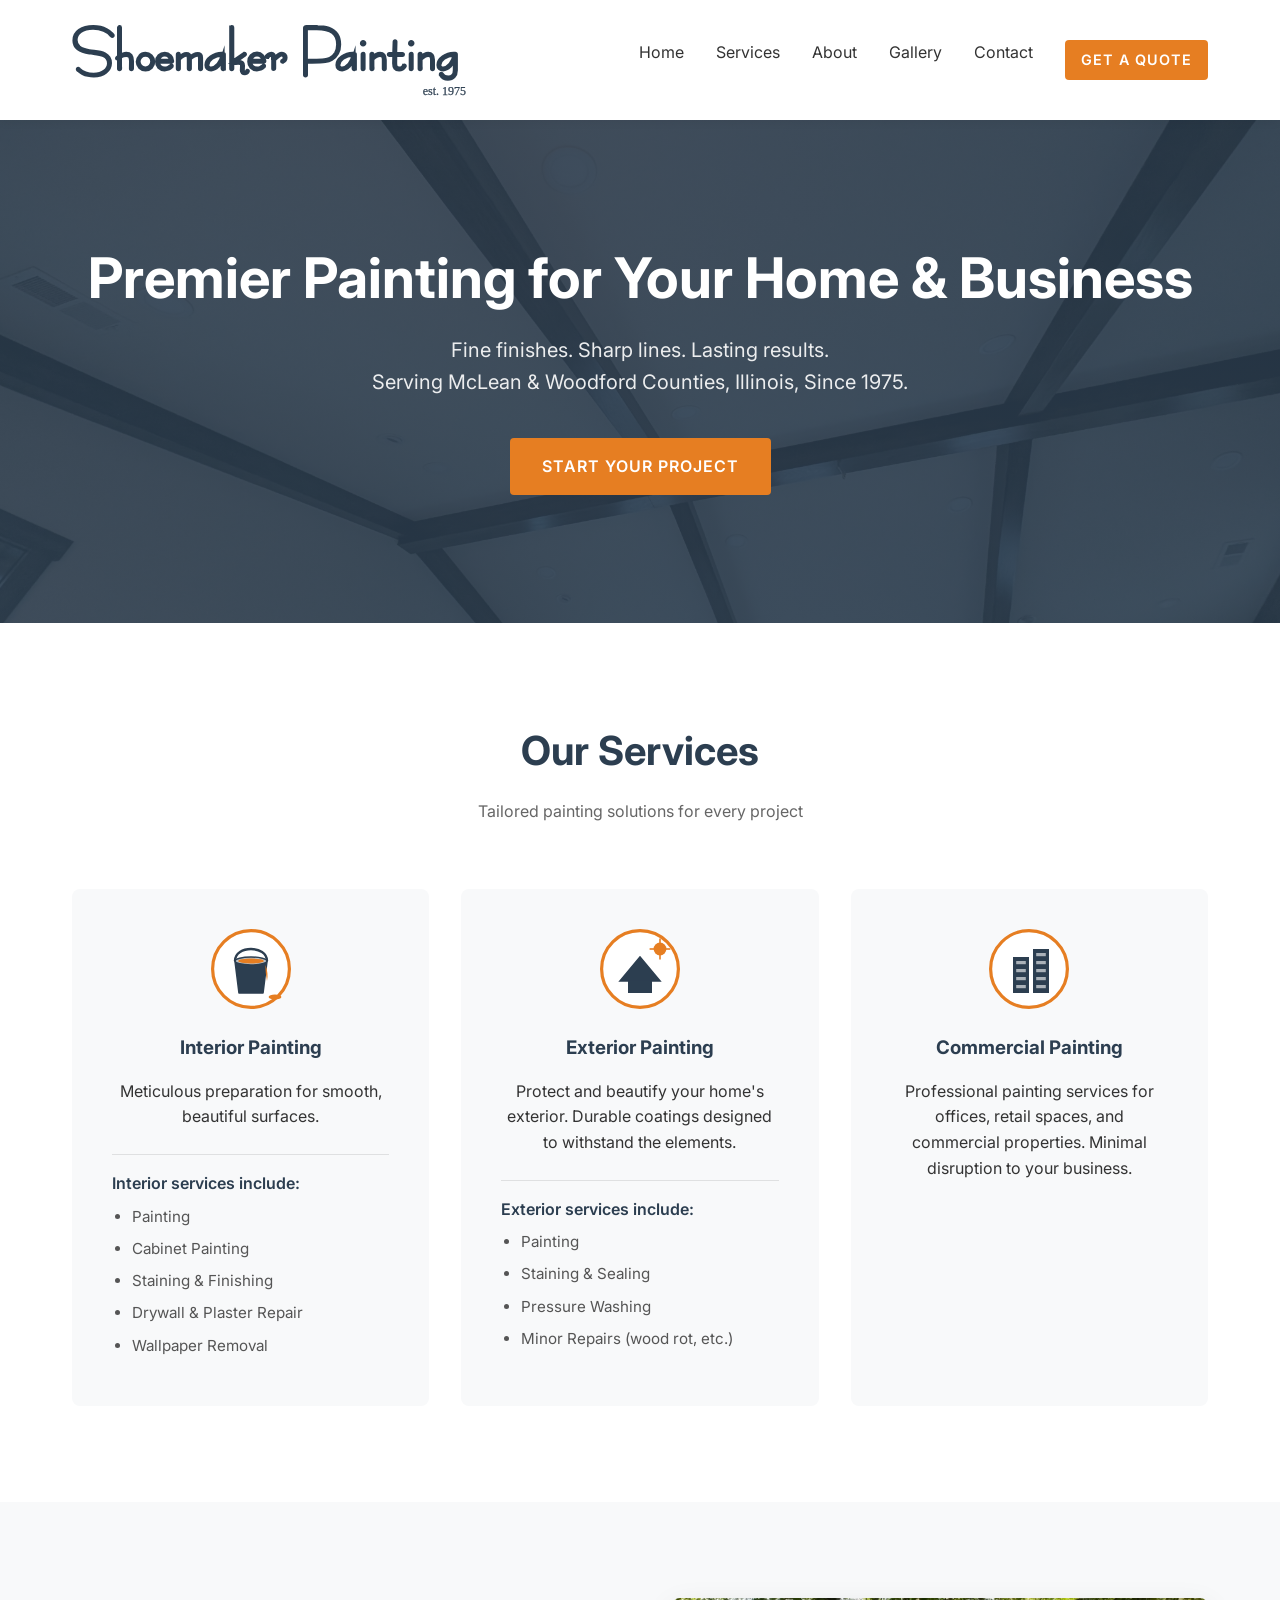
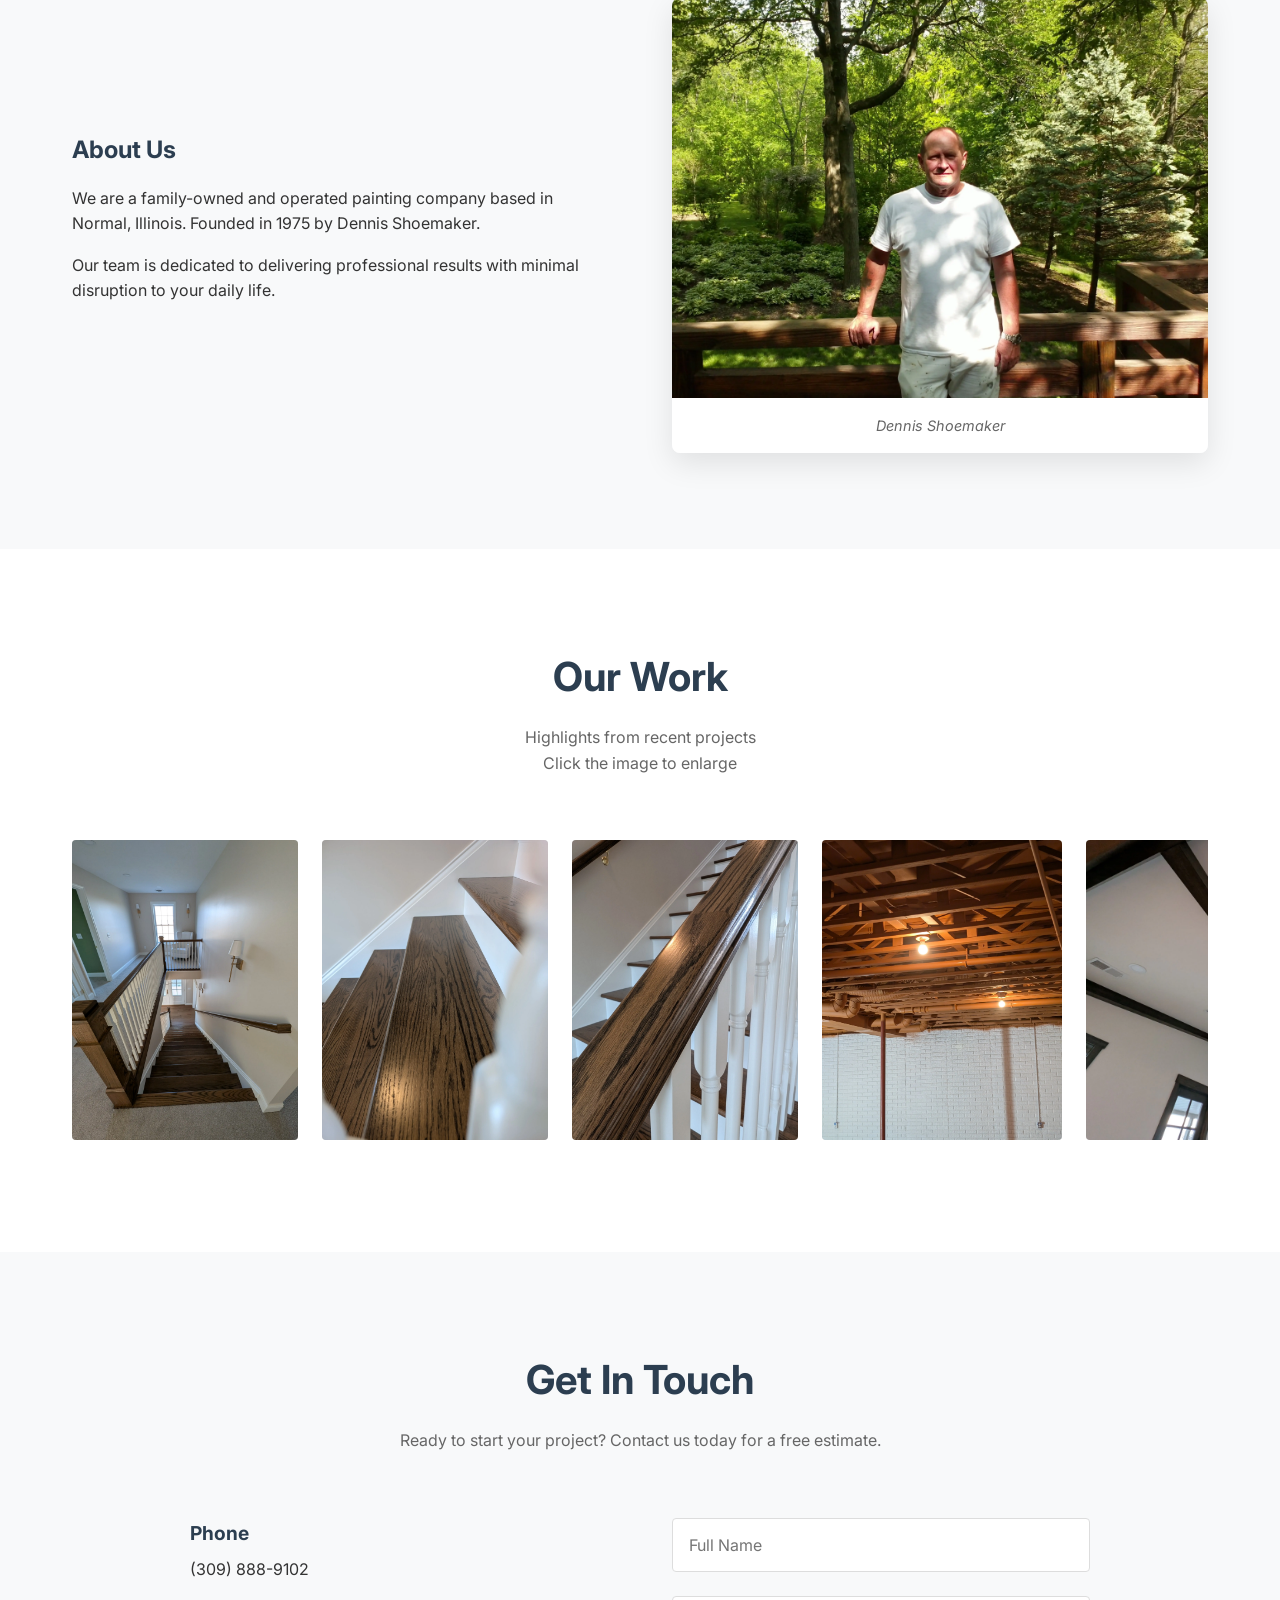
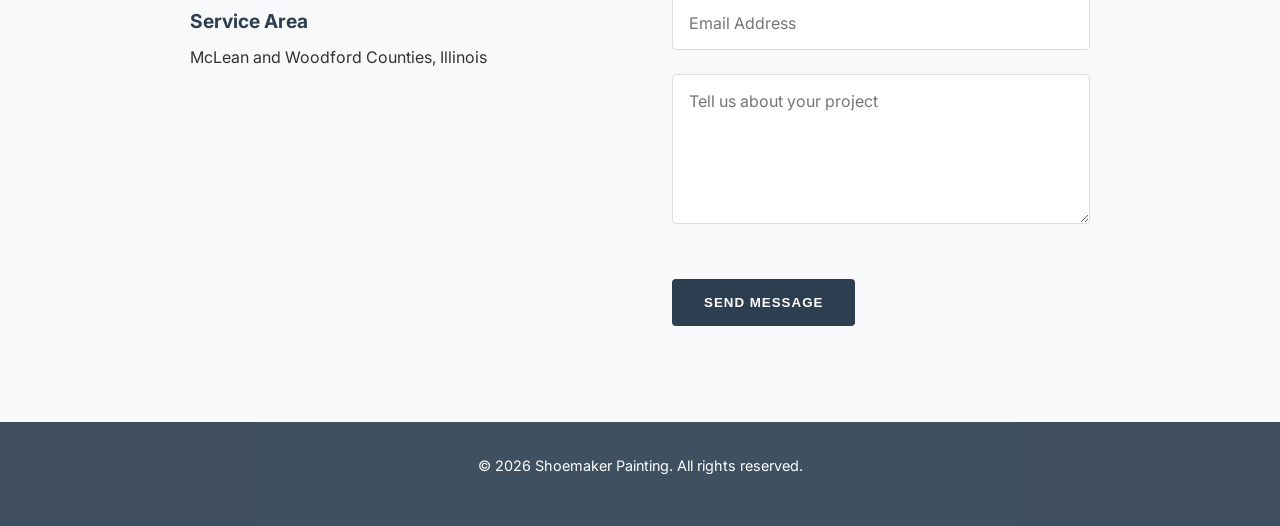
==== commit 729543b6: "Update indexb.html" ====
--- a/indexb.html
+++ b/indexb.html
@@ -113,7 +113,7 @@
                 </div>
                 <!-- Placeholder for About Image -->
                 <div class="about-image">
-                    <img src="images/about.jpg" alt="About Shoemaker Painting">
+                    <img src="images/about.webp" alt="About Shoemaker Painting">
                     <p class="about-image-caption">Dennis Shoemaker</p>
                 </div>
             </div>
@@ -243,11 +243,10 @@
                         <p>McLean and Woodford Counties, Illinois</p>
                     </div>
                 </div>
-                <form class="contact-form" target="_blank" action="https://api.web3forms.com/submit" method="POST">
+                <form class="contact-form" target="_blank" action="https://api.web3forms.com/submit" method="POST" id="form">
                     <input type="hidden" name="access_key" value="b9a448a4-fd8c-4ebf-8d6e-56b4ec3b4410">
                     <input type="hidden" name="subject" value="New Message from shoemakerpainting.com" />
                     <input type="hidden" name="redirect" value="https://web3forms.com/success" />
-                    <input type="checkbox" name="botcheck" id="" style="display: none;" />
                     <div class="form-group">
                         <input type="text" name="name" id="name" placeholder="Full Name" required>
                     </div>
@@ -278,8 +277,22 @@
         <img class="lightbox-content" id="lightbox-img">
     </div>
     <script src="https://web3forms.com/client/script.js" async defer></script>
+    <script>
+        const form = document.getElementById('form');
+        form.addEventListener('submit', function(e) {
+        const hCaptcha = form.querySelector('textarea[name=h-captcha-response]').value;
+            if (!hCaptcha) {
+                e.preventDefault();
+                alert("Please fill out captcha field")
+                return
+            }
+        });
+    </script>
 </body>
 
 </html>
 
 
+
+
+
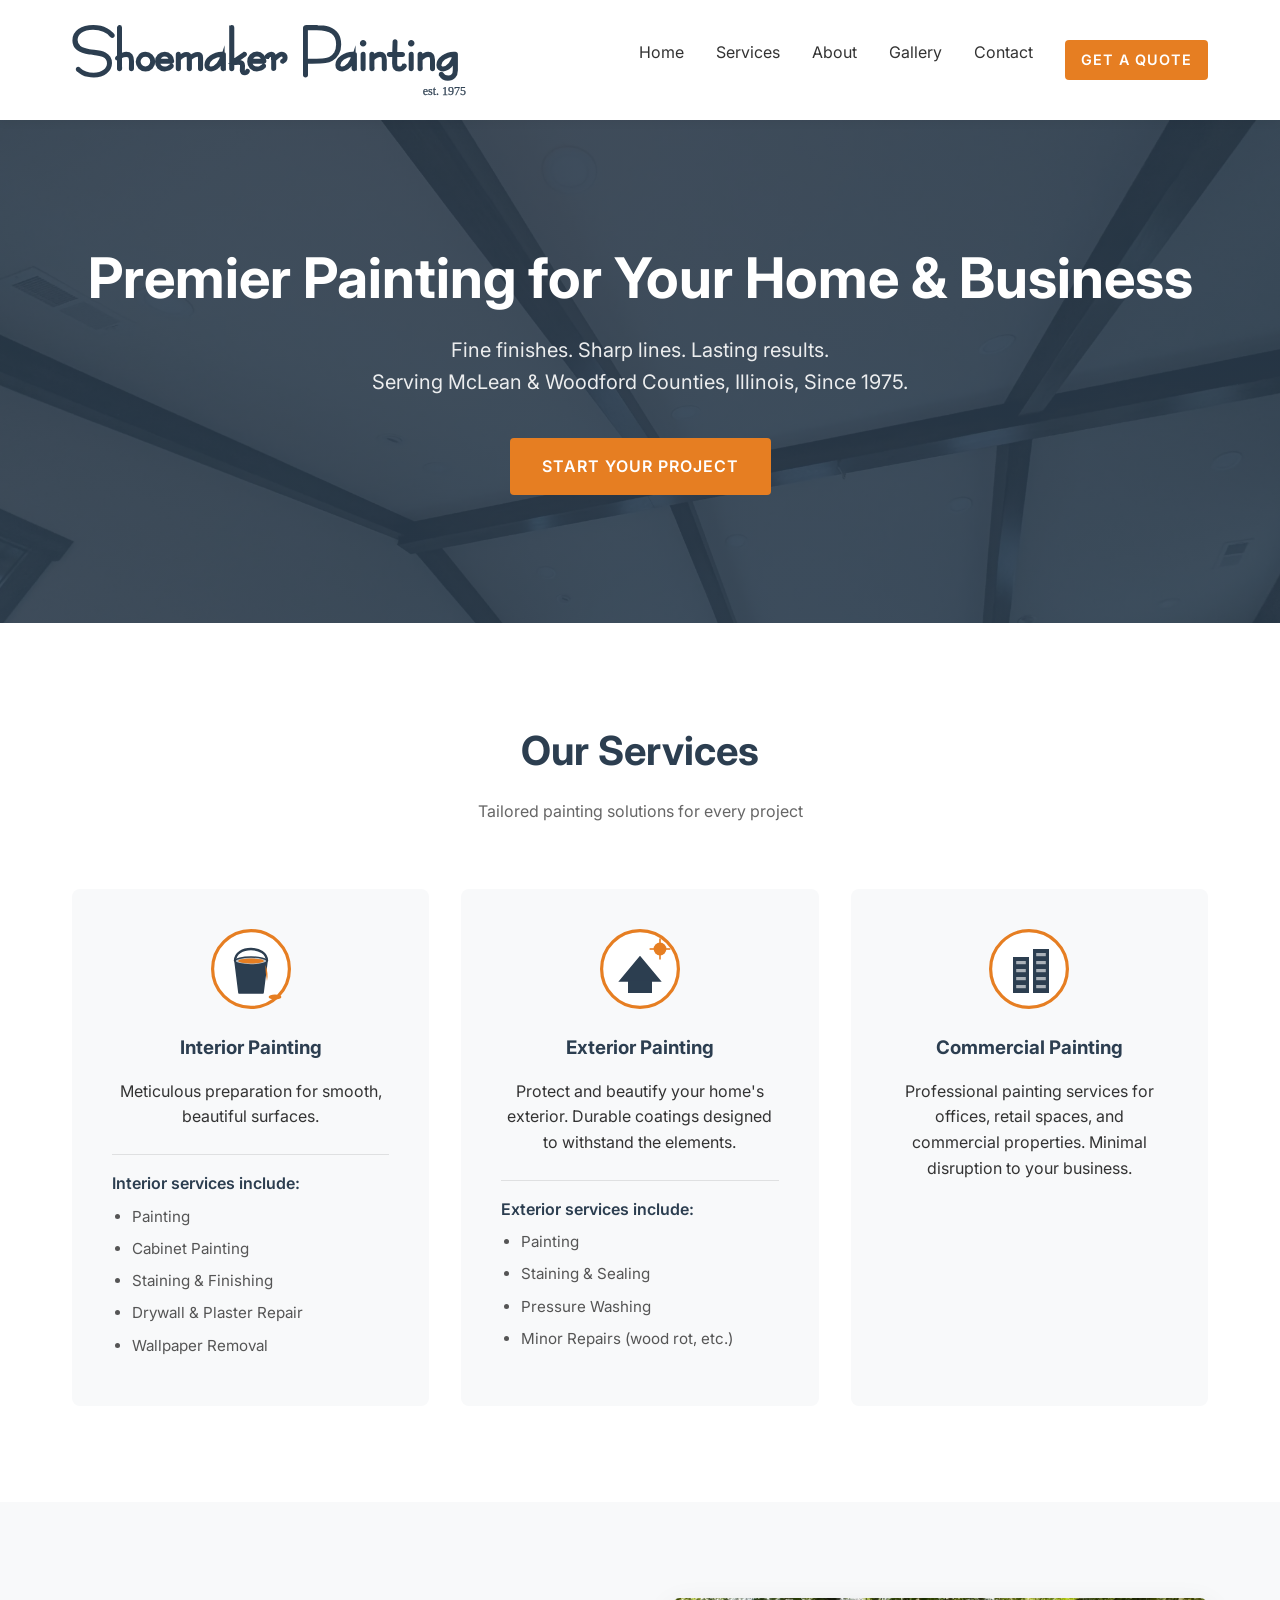
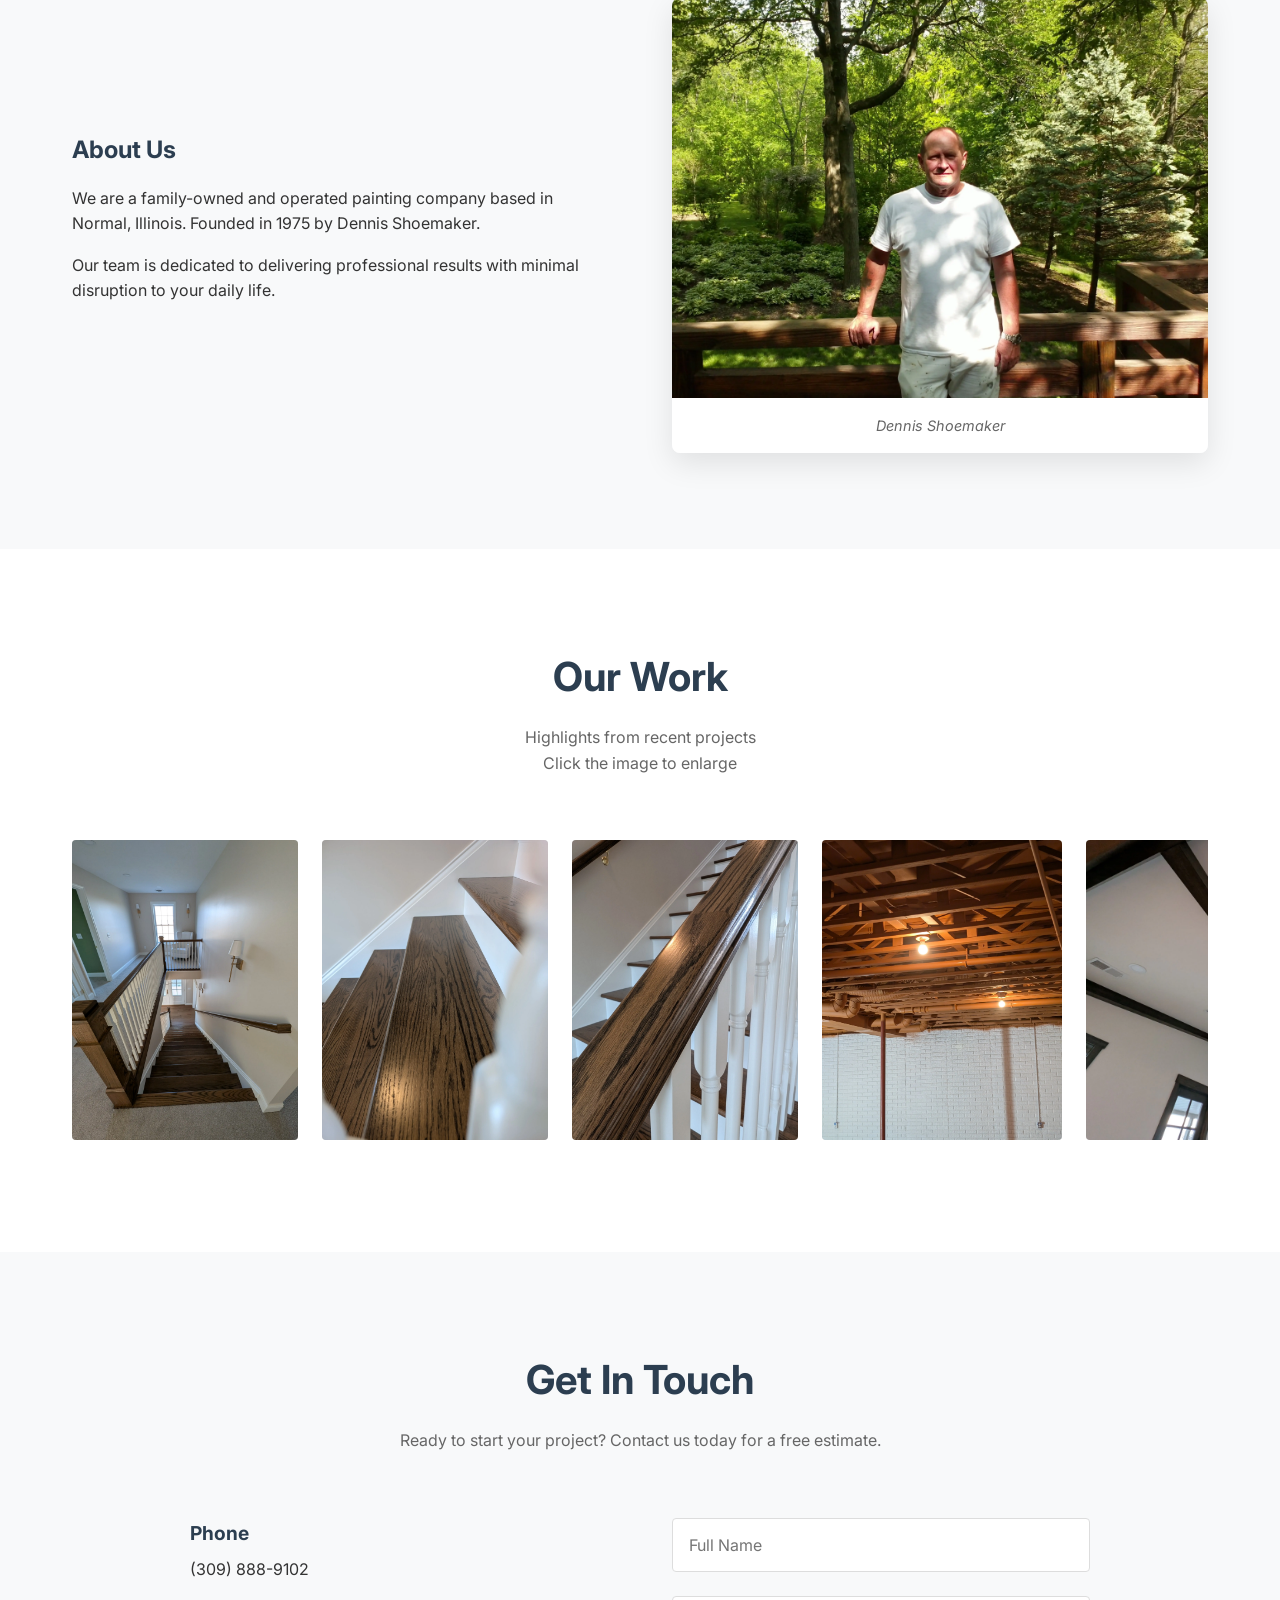
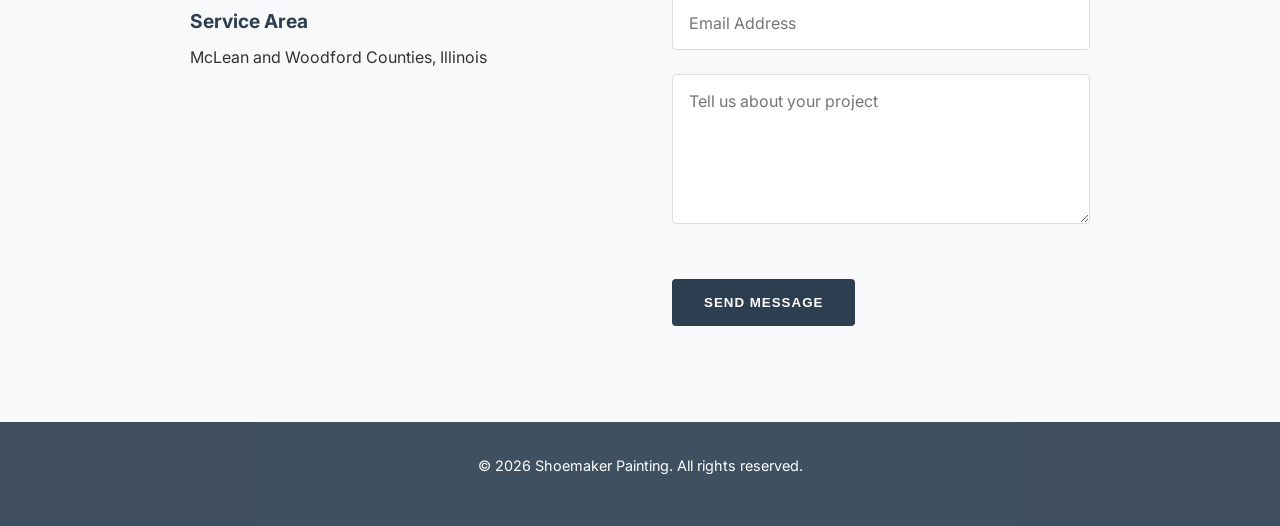
==== commit 54b79b8e: "Update indexb.html" ====
--- a/indexb.html
+++ b/indexb.html
@@ -277,17 +277,6 @@
         <img class="lightbox-content" id="lightbox-img">
     </div>
     <script src="https://web3forms.com/client/script.js" async defer></script>
-    <script>
-        const form = document.getElementById('form');
-        form.addEventListener('submit', function(e) {
-        const hCaptcha = form.querySelector('textarea[name=h-captcha-response]').value;
-            if (!hCaptcha) {
-                e.preventDefault();
-                alert("Please fill out captcha field")
-                return
-            }
-        });
-    </script>
 </body>
 
 </html>
@@ -296,3 +285,4 @@
 
 
 
+
--- a/style.css
+++ b/style.css
@@ -111,7 +111,7 @@
 
 /* Hero Section */
 .hero {
-    background: linear-gradient(rgba(44, 62, 80, 0.85), rgba(44, 62, 80, 0.85)), url('images/bg.jpg');
+    background: linear-gradient(rgba(44, 62, 80, 0.85), rgba(44, 62, 80, 0.85)), url('images/bg.webp');
     background-size: cover;
     background-position: center;
     background-repeat: no-repeat;
@@ -541,4 +541,5 @@
     margin-bottom: 0.5rem;
     color: #555;
     font-size: 0.95rem;
-}+
+}
